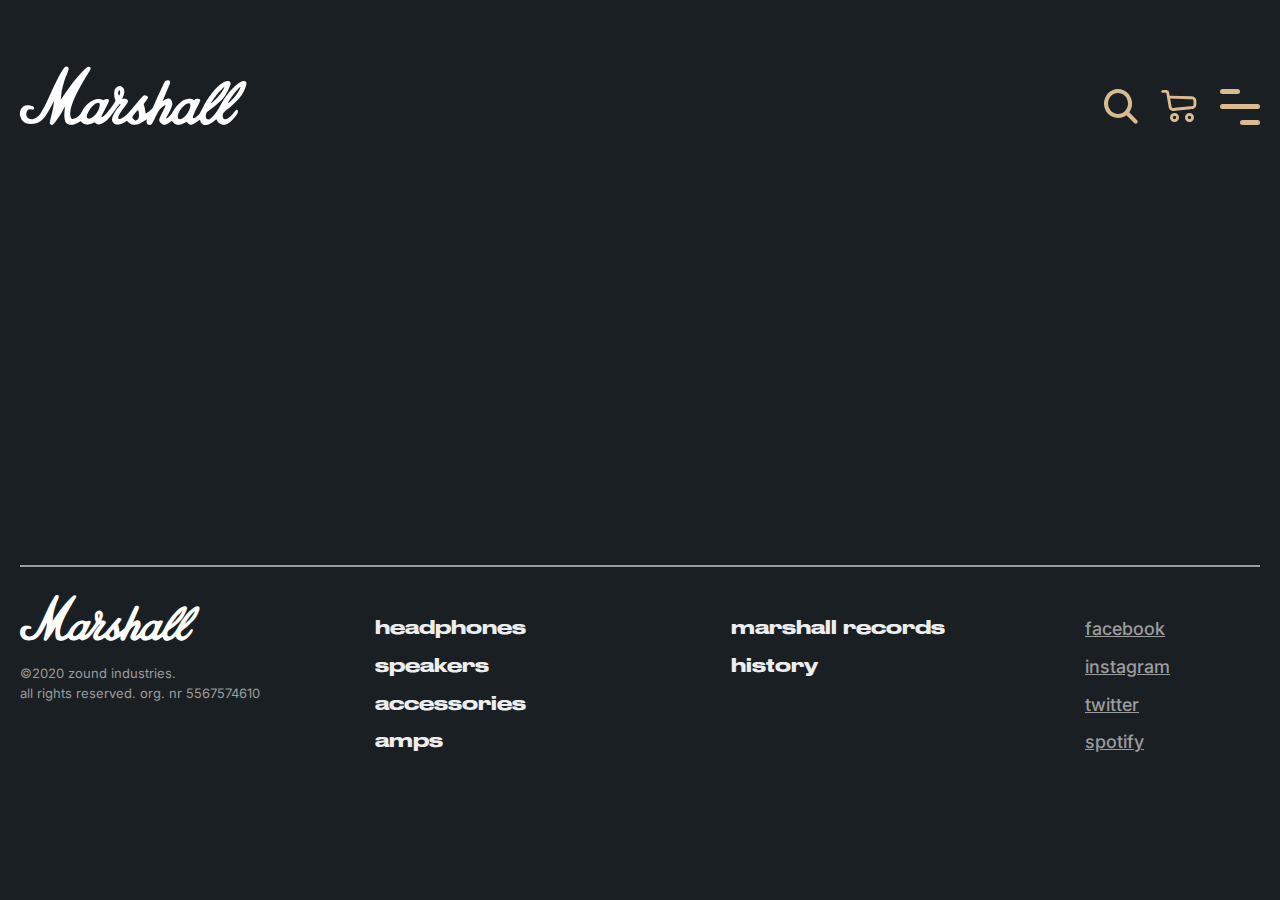
==== speakers.html @ 28ebb51b "video apple" ====
<!DOCTYPE html>
<html lang="en">

<head>
	<meta charset="UTF-8">
	<meta name="format-detection" content="telephone=no">
	<link rel="stylesheet" href="css/style.css">
	<link rel="shortcut icon" href="img/favicon/favicon.ico">
	<meta name="viewport" content="width=device-width, initial-scale=1.0">
	<title>Marshall</title>
</head>

<body>
	<div class="wrapper">
		<header class="header">
			<div class="header__wrapper lock-padding">
				<div class="header__container _container">
					<div class="header__body">
						<a href="index.html" class="header__logo header__logo_link _icon-logo"></a>
						<nav class="header__menu menu">
							<div class="menu__body">
								<div class="menu__content">
									<ul class="menu__list">
										<li class="menu__item menu__item_opacity">
											<a href="" class="menu__link">headphones</a>
										</li>
										<li class="menu__item menu__item_opacity menu__item_active">
											<a href="" class="menu__link">speakers</a>
										</li>
										<li class="menu__item menu__item_opacity">
											<a href="" class="menu__link">accessories</a>
										</li>
										<li class="menu__item menu__item_opacity">
											<a href="" class="menu__link">amps</a>
										</li>
										<li class="menu__item menu__item_opacity">
											<a href="" class="menu__link">marshall records</a>
										</li>
										<li class="menu__item menu__item_opacity">
											<a href="" class="menu__link">history</a>
										</li>
									</ul>
									<div class="menu__social social-menu">
										<a href="" class="social-menu__facebook _icon-facebook"></a>
										<a href="" class="social-menu__instagram _icon-insta"></a>
										<a href="" class="social-menu__twitter _icon-twitter"></a>
										<a href="" class="social-menu__spotify _icon-spotify"></a>
									</div>
								</div>
							</div>
						</nav>
						<div class="header__actions actions-header">
							<div class="actions-header__search search">
								<button type="button" class="search__btn _icon-search"></button>
							</div>
							<div class="actions-header__cart cart-header">
								<a href="" class="cart-header__icon _icon-cart"></a>
								<div class="cart-header__body">
									<div class="cart-header__content">
										<div class="cart-header__container">
											<div class="cart-header__header">
												<h2 class="cart-header__title _title">Basket</h2>
												<div class="cart-header__close">
													<span></span>
													<span></span>
												</div>
											</div>
											<ul class="cart-header__list cart-list">
												<li data-price="499.99" class="cart-list__item">
													<div class="cart-list__body">
														<a href="" class="cart-list__title">ACTON MULTI-ROOM</a>
														<div class="cart-list__footer">
															<form action="#" class="cart-list__form form-cart-list">
																<span class="form-cart-list__amount-less"></span>
																<input type="text" name="amount" value="1"
																	class="form-cart-list__amount-input">
																<span class="form-cart-list__amount-more"></span>
															</form>
															<div class="cart-list__price">
																<p>$<span>499.99</span></p>
															</div>
														</div>
													</div>
													<a href="" class="cart-list__image _ibg">
														<img src="img/cart/1.png" alt="">
													</a>
												</li>
												<li data-price="309.00" class="cart-list__item">
													<div class="cart-list__body">
														<a href="" class="cart-list__title">KILBURN II</a>
														<div class="cart-list__footer">
															<form action="#" class="cart-list__form form-cart-list">
																<span class="form-cart-list__amount-less"></span>
																<input type="text" name="amount" value="1"
																	class="form-cart-list__amount-input">
																<span class="form-cart-list__amount-more"></span>
															</form>
															<div class="cart-list__price">
																<p>$<span>309.00</span></p>
															</div>
														</div>
													</div>
													<a href="" class="cart-list__image _ibg">
														<img src="img/cart/2.png" alt="">
													</a>
												</li>
												<li data-price="499.99" class="cart-list__item">
													<div class="cart-list__body">
														<a href="" class="cart-list__title">ACTON MULTI-ROOM</a>
														<div class="cart-list__footer">
															<form action="#" class="cart-list__form form-cart-list">
																<span class="form-cart-list__amount-less"></span>
																<input type="text" name="amount" value="1"
																	class="form-cart-list__amount-input">
																<span class="form-cart-list__amount-more"></span>
															</form>
															<div class="cart-list__price">
																<p>$<span>499.99</span></p>
															</div>
														</div>
													</div>
													<a href="" class="cart-list__image _ibg">
														<img src="img/cart/1.png" alt="">
													</a>
												</li>
												<li data-price="309.00" class="cart-list__item">
													<div class="cart-list__body">
														<a href="" class="cart-list__title">KILBURN II</a>
														<div class="cart-list__footer">
															<form action="#" class="cart-list__form form-cart-list">
																<span class="form-cart-list__amount-less"></span>
																<input type="text" name="amount" value="1"
																	class="form-cart-list__amount-input">
																<span class="form-cart-list__amount-more"></span>
															</form>
															<div class="cart-list__price">
																<p>$<span>309.00</span></p>
															</div>
														</div>
													</div>
													<a href="" class="cart-list__image _ibg">
														<img src="img/cart/2.png" alt="">
													</a>
												</li>
											</ul>
											<div class="cart-header__total">
												<p>Total:</p>
												<span>$&nbsp;<span class="cart-header__price">808.99</span></span>
											</div>
											<a href="" class="cart-header__button">checkout</a>
										</div>
									</div>
								</div>
							</div>
						</div>
						<div class="icon-menu">
							<span></span>
							<span></span>
							<span></span>
						</div>
					</div>
				</div>
			</div>
		</header>
		<main class="page">
		</main>
		<footer class="footer">
			<div class="footer__container _container">
				<div class="footer__body">
					<div class="footer__info">
						<div class="footer__logo _icon-logo"></div>
						<div class="footer__text">©2020 zound industries. <br>
							all rights reserved. org. nr 5567574610</div>
					</div>
					<nav class="footer__menu menu-footer">
						<ul class="menu-footer__list">
							<li class="menu-footer__item">
								<a href="" class="menu-footer__link">headphones</a>
							</li>
							<li class="menu-footer__item">
								<a href="" class="menu-footer__link">speakers</a>
							</li>
							<li class="menu-footer__item">
								<a href="" class="menu-footer__link">accessories</a>
							</li>
							<li class="menu-footer__item">
								<a href="" class="menu-footer__link">amps</a>
							</li>
						</ul>
						<ul class="menu-footer__list">
							<li class="menu-footer__item">
								<a href="" class="menu-footer__link">marshall records</a>
							</li>
							<li class="menu-footer__item">
								<a href="" class="menu-footer__link">history</a>
							</li>
						</ul>

					</nav>
					<div class="footer__social social-footer">
						<a href="" class="social-footer__facebook _icon-facebook">
							<p>facebook</p>
						</a>
						<a href="" class="social-footer__instagram _icon-insta">
							<p>instagram</p>
						</a>
						<a href="" class="social-footer__twitter _icon-twitter">
							<p>twitter</p>
						</a>
						<a href="" class="social-footer__spotify _icon-spotify">
							<p>spotify</p>
						</a>
					</div>
				</div>
			</div>
		</footer>
	</div>
	<!-- спойлер -->
	<!-- <div class="questions__question question">
		<h3 class="question__title">Вопрос один</h3>
		<div class="question__icon icon-question">
			<span></span>
			<span></span>
		</div>
		<p class="question__text"></p>
	</div>
	<div class="questions__question question">
		<h3 class="question__title">Вопрос два</h3>
		<div class="question__icon icon-question">
			<span></span>
			<span></span>
		</div>
		<p class="question__text"></p>
	</div> -->
	<script src="js/script.js"></script>
</body>

</html>
---- css/style.css ----
@import url(https://fonts.googleapis.com/css?family=Inter:regular,500&display=swap);
@import url(https://fonts.googleapis.com/css?family=Montserrat:500,600,700,800,900&display=swap);
@use "sass:math";
@font-face {
  font-family: "Druk-Text-Wide-Cyr";
  font-display: swap;
  src: url("../fonts/Druk-Wide-Heavy.woff") format("woff"), url("../fonts/Druk-Wide-Heavy.ttf") format("ttf"), url("../fonts/Druk-Wide-Heavy.eot") format("embedded-opentype");
  font-weight: 900;
  font-style: normal;
}

@font-face {
  font-family: "Druk-Text-Wide-Cyr";
  font-display: swap;
  src: url("../fonts/Druk-Wide-Super.woff") format("woff"), url("../fonts/Druk-Wide-Super.ttf") format("ttf"), url("../fonts/Druk-Wide-Super.eot") format("embedded-opentype");
  font-weight: 999;
  font-style: normal;
}

@font-face {
  font-family: "Druk-Text-Wide-Cyr";
  font-display: swap;
  src: url("../fonts/Druk-Wide-Medium.woff") format("woff"), url("../fonts/Druk-Wide-Medium.ttf") format("ttf"), url("../fonts/Druk-Wide-Medium.eot") format("embedded-opentype");
  font-weight: 500;
  font-style: normal;
}

@font-face {
  font-family: "icons";
  font-display: block;
  src: url("../fonts/icons.svg") format("svg"), url("../fonts/icons.woff") format("woff"), url("../fonts/icons.eot") format("embedded-opentype"), url("../fonts/icons.ttf") format("truetype");
  font-weight: 400;
  font-style: normal;
}

[class^="_icon-"]:before,
[class*=" _icon-"]:before {
  font-family: "icons";
  font-style: normal;
  font-weight: normal;
  font-variant: normal;
  text-transform: none;
  line-height: 1;
  -webkit-font-smoothing: antialiased;
  -moz-osx-font-smoothing: grayscale;
}

[class^="_icon-"]:before,
[class*=" _icon-"]:before {
  display: block;
}

._icon-logo:before {
  content: "\e909";
}

._icon-close:before {
  content: "\e902";
}

._icon-facebook:before {
  content: "\e903";
}

._icon-insta:before {
  content: "\e904";
}

._icon-spotify:before {
  content: "\e906";
}

._icon-Subtract:before {
  content: "\e907";
}

._icon-twitter:before {
  content: "\e908";
}

._icon-arrow-down:before {
  content: "\e900";
}

._icon-cart:before {
  content: "\e905";
}

._icon-search:before {
  content: "\e90a";
}

@-webkit-keyframes animPlay {
  0% {
    width: 35px;
    height: 35px;
    opacity: 1;
  }
  67% {
    width: 100px;
    height: 100px;
    opacity: 0.6;
  }
  93% {
    width: 140px;
    height: 140px;
    opacity: 0.3;
  }
  100% {
    width: 150px;
    height: 150px;
    opacity: 0;
  }
}

@keyframes animPlay {
  0% {
    width: 35px;
    height: 35px;
    opacity: 1;
  }
  67% {
    width: 100px;
    height: 100px;
    opacity: 0.6;
  }
  93% {
    width: 140px;
    height: 140px;
    opacity: 0.3;
  }
  100% {
    width: 150px;
    height: 150px;
    opacity: 0;
  }
}

@-webkit-keyframes animPlayMd3 {
  0% {
    width: 35px;
    height: 35px;
    opacity: 1;
  }
  67% {
    width: 75px;
    height: 75px;
    opacity: 0.6;
  }
  93% {
    width: 105px;
    height: 105px;
    opacity: 0.3;
  }
  100% {
    width: 110px;
    height: 110px;
    opacity: 0;
  }
}

@keyframes animPlayMd3 {
  0% {
    width: 35px;
    height: 35px;
    opacity: 1;
  }
  67% {
    width: 75px;
    height: 75px;
    opacity: 0.6;
  }
  93% {
    width: 105px;
    height: 105px;
    opacity: 0.3;
  }
  100% {
    width: 110px;
    height: 110px;
    opacity: 0;
  }
}

@-webkit-keyframes animArrow {
  0% {
    bottom: 0;
  }
  100% {
    bottom: -webkit-calc(100% - 18px);
    bottom: calc(100% - 18px);
  }
}

@keyframes animArrow {
  0% {
    bottom: 0;
  }
  100% {
    bottom: -webkit-calc(100% - 18px);
    bottom: calc(100% - 18px);
  }
}

* {
  padding: 0px;
  margin: 0px;
  border: 0px;
}

*,
*:before,
*:after {
  -webkit-box-sizing: border-box;
  box-sizing: border-box;
}

:focus,
:active {
  outline: none;
}

aside,
nav,
footer,
header,
section {
  display: block;
}

html,
body {
  height: 100%;
  min-width: 320px;
}

body {
  line-height: 1;
  font-family: "Druk-Text-Wide-Cyr";
  -ms-text-size-adjust: 100%;
  -moz-text-size-adjust: 100%;
  -webkit-text-size-adjust: 100%;
}

input,
button,
textarea {
  font-family: "Druk-Text-Wide-Cyr";
  font-size: inherit;
}

input::-ms-clear {
  display: none;
}

button {
  cursor: pointer;
  background-color: inherit;
}

button::-moz-focus-inner {
  padding: 0;
  border: 0;
}

a,
a:visited {
  text-decoration: none;
}

a:hover {
  text-decoration: none;
}

ul li {
  list-style: none;
}

img {
  vertical-align: top;
}

h1,
h2,
h3,
h4,
h5,
h6 {
  font-weight: inherit;
  font-size: inherit;
}

/*
&::-webkit-scrollbar {
	display: none;
}
*/
body {
  font-size: 1rem;
  background-color: #1a1f24;
  color: #1a1f24;
}

body._lock {
  overflow: hidden;
}

.wrapper {
  width: 100%;
  min-height: 100vh;
  overflow: hidden;
  display: -webkit-box;
  display: -webkit-flex;
  display: -ms-flexbox;
  display: flex;
  -webkit-box-orient: vertical;
  -webkit-box-direction: normal;
  -webkit-flex-direction: column;
      -ms-flex-direction: column;
          flex-direction: column;
}

._container {
  max-width: 1440px;
  margin: 0 auto;
  padding: 0 20px;
}

.swiper-pagination-bullet {
  cursor: pointer;
  height: 5px;
  background-color: #dabb90;
  width: 40.61px;
  opacity: 0.5;
  -webkit-border-radius: 0;
          border-radius: 0;
  -webkit-transition: all 0.3s ease 0s;
  -o-transition: all 0.3s ease 0s;
  transition: all 0.3s ease 0s;
}

.swiper-pagination-bullet-active {
  width: 81.21px;
  opacity: 1;
}

@media (max-width: 61.99875em) {
  .swiper-pagination-bullet {
    width: 45px;
  }
  .swiper-pagination-bullet-active {
    width: 90px;
  }
}

.swiper-pagination {
  max-width: 1440px;
  padding: 0 20px;
  text-align: left;
  margin-left: -5px;
  margin-bottom: 95px;
  bottom: 0;
}

@media (max-width: 61.99875em) {
  .swiper-pagination {
    margin-bottom: 45px;
    width: 100%;
    max-width: 790px;
    margin-left: -6px;
    text-align: center;
  }
}

.swiper-horizontal > .swiper-pagination-bullets,
.swiper-pagination-bullets.swiper-pagination-horizontal,
.swiper-pagination-custom,
.swiper-pagination-fraction {
  bottom: 0px;
  left: 50%;
  -webkit-transform: translateX(-50%);
      -ms-transform: translateX(-50%);
          transform: translateX(-50%);
}

.swiper-horizontal > .swiper-pagination-bullets .swiper-pagination-bullet,
.swiper-pagination-horizontal.swiper-pagination-bullets .swiper-pagination-bullet {
  margin: 0 var(--swiper-pagination-bullet-horizontal-gap, 5px);
}

@media (max-width: 61.99875em) {
  .swiper-horizontal > .swiper-pagination-bullets .swiper-pagination-bullet,
  .swiper-pagination-horizontal.swiper-pagination-bullets .swiper-pagination-bullet {
    margin: 0 var(--swiper-pagination-bullet-horizontal-gap, 6px);
  }
}

._title {
  font-size: 3.5rem;
  line-height: 126.78571%;
  color: #dabb90;
  font-family: "Montserrat";
  font-weight: 900;
  letter-spacing: 0.04em;
}

@media (min-width: 47.99875em) {
  ._title {
    font-weight: 999;
    font-family: inherit;
    letter-spacing: normal;
  }
}

@media (max-width: 75em) {
  ._title {
    font-size: 3.125rem;
  }
}

@media (max-width: 29.99875em) {
  ._title {
    font-size: 2rem;
  }
}

._ibg {
  background-repeat: no-repeat;
  -webkit-background-size: cover;
          background-size: cover;
  background-position: center;
}

._ibg img {
  display: none;
}

.icon-question {
  display: block;
  -webkit-border-radius: 50%;
          border-radius: 50%;
  position: absolute;
  top: 50%;
  -webkit-transform: translate(0, -50%);
      -ms-transform: translate(0, -50%);
          transform: translate(0, -50%);
  right: 32px;
  width: 3rem;
  height: 3rem;
  z-index: 5;
  background: white;
}

.icon-question::before {
  content: "";
  -webkit-transition: all 0.5s ease 0s;
  -o-transition: all 0.5s ease 0s;
  transition: all 0.5s ease 0s;
  position: absolute;
  top: 50%;
  left: 25%;
  width: 1.5rem;
  height: 0.125rem;
  background-color: #000;
  -webkit-border-radius: 70px;
          border-radius: 70px;
  -webkit-transform: translate(-50%, -50%);
      -ms-transform: translate(-50%, -50%);
          transform: translate(-50%, -50%);
  -webkit-transform: rotate(0);
      -ms-transform: rotate(0);
          transform: rotate(0);
}

.icon-question::after {
  content: "";
  -webkit-transition: all 0.5s ease 0s;
  -o-transition: all 0.5s ease 0s;
  transition: all 0.5s ease 0s;
  position: absolute;
  top: 50%;
  left: 25%;
  width: 1.5rem;
  height: 0.125rem;
  background-color: #000;
  -webkit-border-radius: 70px;
          border-radius: 70px;
  -webkit-transform: translate(-50%, -50%);
      -ms-transform: translate(-50%, -50%);
          transform: translate(-50%, -50%);
  -webkit-transform: rotate(90deg);
      -ms-transform: rotate(90deg);
          transform: rotate(90deg);
}

.icon-question._active::after {
  -webkit-transform: rotate(45deg);
      -ms-transform: rotate(45deg);
          transform: rotate(45deg);
}

.icon-question._active::before {
  -webkit-transform: rotate(-45deg);
      -ms-transform: rotate(-45deg);
          transform: rotate(-45deg);
}

@media (max-width: 34.375em) {
  .icon-question {
    width: 2rem;
    height: 2rem;
  }
  .icon-question::before, .icon-question::after {
    width: 1rem;
  }
}

.header {
  position: absolute;
  width: 100%;
  top: 0;
  left: 0;
  min-height: 40px;
}

@media (max-width: 47.99875em) {
  .header {
    min-height: 5px;
  }
}

.header._scroll .header__wrapper {
  background: rgba(26, 31, 36, 0.99);
}

.header._scroll .header__container {
  padding-top: 0;
  padding-bottom: 20px;
}

.header._scroll .header__body {
  min-height: 80px;
}

@media (max-width: 1440px) {
  .header._scroll .header__body {
    min-height: -webkit-calc(50px + 30 * ((100vw - 320px) / 1120));
    min-height: calc(50px + 30 * ((100vw - 320px) / 1120));
  }
}

@media (max-width: 53.125em) {
  .header._scroll .cart-header__close {
    margin-top: -23px;
  }
}

@media (max-width: 53.125em) and (max-width: 47.99875em) {
  .header._scroll .cart-header__close {
    margin-top: -15px;
  }
}

@media (max-width: 53.125em) and (max-width: 29.99875em) {
  .header._scroll .cart-header__close {
    margin-top: -4px;
  }
}

@media (max-width: 53.125em) and (max-width: 25.8125em) {
  .header._scroll .cart-header__close {
    margin-top: -7px;
  }
}

.header__wrapper {
  -webkit-transition: background 0.3s ease 0s;
  -o-transition: background 0.3s ease 0s;
  transition: background 0.3s ease 0s;
  position: fixed;
  width: 100%;
  top: 0;
  left: 0;
  z-index: 50;
}

.header__container {
  padding-top: 70px;
  padding-bottom: 70px;
  -webkit-transition: all 0.3s ease 0s;
  -o-transition: all 0.3s ease 0s;
  transition: all 0.3s ease 0s;
}

@media (max-width: 1440px) {
  .header__container {
    padding-top: -webkit-calc(31.762px + 38.238 * ((100vw - 320px) / 1120));
    padding-top: calc(31.762px + 38.238 * ((100vw - 320px) / 1120));
  }
}

@media (max-width: 1440px) {
  .header__container {
    padding-bottom: -webkit-calc(31.762px + 38.238 * ((100vw - 320px) / 1120));
    padding-bottom: calc(31.762px + 38.238 * ((100vw - 320px) / 1120));
  }
}

.header__body {
  display: -webkit-box;
  display: -webkit-flex;
  display: -ms-flexbox;
  display: flex;
  -webkit-box-align: end;
  -webkit-align-items: flex-end;
      -ms-flex-align: end;
          align-items: flex-end;
  min-height: 60px;
  -webkit-transition: all 0.3s ease 0s;
  -o-transition: all 0.3s ease 0s;
  transition: all 0.3s ease 0s;
}

@media (max-width: 47.99875em) {
  .header__body {
    min-height: 50px;
  }
}

@media (max-width: 29.99875em) {
  .header__body {
    min-height: 32px;
  }
}

.header__body._active .header__logo {
  -webkit-transition: all 0.3s ease 0.1s;
  -o-transition: all 0.3s ease 0.1s;
  transition: all 0.3s ease 0.1s;
}

@media (max-width: 53.125em) {
  .header__body._active .header__logo {
    color: #1a1f24;
  }
}

.header__body._active .cart-header__icon {
  color: #1a1f24;
}

.header__body._active .search__btn {
  color: #1a1f24;
}

.header__logo {
  -webkit-box-flex: 0;
  -webkit-flex: 0 0 235px;
      -ms-flex: 0 0 235px;
          flex: 0 0 235px;
  color: #fff;
  font-size: 3.625rem;
  padding-right: 20px;
  position: relative;
  z-index: 5;
  -webkit-transition: all 0.3s ease 0s;
  -o-transition: all 0.3s ease 0s;
  transition: all 0.3s ease 0s;
}

.header__logo_link {
  display: block;
  cursor: pointer;
}

@media (any-hover: hover) {
  .header__logo_link:hover {
    color: #dabb90;
  }
}

@media (max-width: 53.125em) {
  .header__logo {
    z-index: 10;
  }
}

@media (max-width: 85.625em) {
  .header__logo {
    -webkit-box-flex: 1;
    -webkit-flex: 1 1 auto;
        -ms-flex: 1 1 auto;
            flex: 1 1 auto;
  }
}

@media (max-width: 47.99875em) {
  .header__logo {
    font-size: 3rem;
  }
}

@media (max-width: 29.99875em) {
  .header__logo {
    font-size: 2.125rem;
  }
}

.header__logo._active {
  -webkit-transition: all 0.3s ease 0.1s;
  -o-transition: all 0.3s ease 0.1s;
  transition: all 0.3s ease 0.1s;
}

@media (max-width: 53.125em) {
  .header__logo._active {
    color: #1a1f24;
  }
}

.header__menu {
  -webkit-box-flex: 1;
  -webkit-flex: 1 1 auto;
      -ms-flex: 1 1 auto;
          flex: 1 1 auto;
}

.header__actions {
  position: relative;
  z-index: 5;
}

@media (max-width: 85.625em) {
  .menu__body {
    position: fixed;
    width: 100%;
    height: 100%;
    overflow: auto;
    top: 0;
    right: -100%;
    -webkit-transition: all 0.3s ease 0s;
    -o-transition: all 0.3s ease 0s;
    transition: all 0.3s ease 0s;
  }
}

@media (max-width: 85.625em) and (min-width: 53.125em) {
  .menu__body::before {
    content: "";
    background-color: rgba(26, 31, 36, 0.5);
    position: fixed;
    top: 0;
    left: 0;
    width: 100%;
    height: 100%;
    opacity: 0;
    visibility: hidden;
    -webkit-transition: all 0.3s ease 0s;
    -o-transition: all 0.3s ease 0s;
    transition: all 0.3s ease 0s;
  }
}

@media (max-width: 85.625em) {
  .menu__body._active {
    right: 0;
  }
  .menu__body._active::before {
    opacity: 1;
    visibility: visible;
  }
  .menu__body._active .menu__content::before {
    right: 0;
  }
}

@media (max-width: 85.625em) {
  .menu__content {
    position: absolute;
    width: 50%;
    min-height: 100%;
    right: 0;
    background-color: #dabb90;
    -webkit-transition: left 0.3s ease 0s;
    -o-transition: left 0.3s ease 0s;
    transition: left 0.3s ease 0s;
    padding: 0 15px 50px 15px;
    padding-top: 250px;
  }
}

@media (max-width: 85.625em) and (max-width: 53.125em) {
  .menu__content {
    width: 100%;
  }
}

@media (max-width: 85.625em) and (max-width: 1440px) {
  .menu__content {
    padding-top: -webkit-calc(164px + 86 * ((100vw - 320px) / 1120));
    padding-top: calc(164px + 86 * ((100vw - 320px) / 1120));
  }
}

@media (max-width: 85.625em) {
  .menu__content::before {
    content: "";
    position: fixed;
    width: 50%;
    height: 200px;
    top: 0;
    right: -100%;
    -webkit-transition: right 0.3s ease 0s;
    -o-transition: right 0.3s ease 0s;
    transition: right 0.3s ease 0s;
    background: -webkit-gradient(linear, left top, left bottom, from(#dabb90), color-stop(77%, #dabb90), to(rgba(218, 187, 144, 0.104546)));
    background: -webkit-linear-gradient(top, #dabb90 0%, #dabb90 77%, rgba(218, 187, 144, 0.104546) 100%);
    background: -o-linear-gradient(top, #dabb90 0%, #dabb90 77%, rgba(218, 187, 144, 0.104546) 100%);
    background: linear-gradient(180deg, #dabb90 0%, #dabb90 77%, rgba(218, 187, 144, 0.104546) 100%);
    z-index: 2;
  }
}

@media (max-width: 85.625em) and (max-width: 53.125em) {
  .menu__content::before {
    width: 100%;
  }
}

@media (max-width: 85.625em) and (max-width: 1440px) {
  .menu__content::before {
    height: -webkit-calc(104px + 96 * ((100vw - 320px) / 1120));
    height: calc(104px + 96 * ((100vw - 320px) / 1120));
  }
}

@media (min-width: 85.625em) {
  .menu__list {
    -webkit-box-pack: end;
    -webkit-justify-content: flex-end;
        -ms-flex-pack: end;
            justify-content: flex-end;
    -webkit-flex-wrap: wrap;
        -ms-flex-wrap: wrap;
            flex-wrap: wrap;
    -webkit-box-align: center;
    -webkit-align-items: center;
        -ms-flex-align: center;
            align-items: center;
    display: -webkit-box;
    display: -webkit-flex;
    display: -ms-flexbox;
    display: flex;
  }
}

@media (max-width: 85.625em) {
  .menu__list {
    margin-bottom: 100px;
  }
}

.menu__item {
  -webkit-transition: opacity 0.3s ease 0s;
  -o-transition: opacity 0.3s ease 0s;
  transition: opacity 0.3s ease 0s;
}

@media (min-width: 85.625em) {
  .menu__item {
    opacity: 0.5;
  }
  .menu__item:not(:last-child) {
    padding-right: 12.5px;
  }
  .menu__item:not(:first-child) {
    padding-left: 12.5px;
  }
}

@media (max-width: 85.625em) {
  .menu__item {
    padding: 20px 0;
    position: relative;
    text-align: center;
  }
  .menu__item:not(:last-child)::before {
    content: "";
    position: absolute;
    bottom: 0;
    left: 0;
    width: 100%;
    height: 1px;
    background-color: #1a1f24;
  }
}

.menu__item_active, .menu__item_no {
  opacity: 1;
}

.menu__link {
  color: #ededed;
  font-weight: 500;
  font-size: 1.125rem;
  line-height: 127.77778%;
}

@media (max-width: 85.625em) {
  .menu__link {
    color: #1a1f24;
    -webkit-transition: all 0.3s ease 0s;
    -o-transition: all 0.3s ease 0s;
    transition: all 0.3s ease 0s;
  }
}

.menu__social {
  display: none;
}

@media (max-width: 85.625em) {
  .social-menu {
    display: -webkit-box;
    display: -webkit-flex;
    display: -ms-flexbox;
    display: flex;
    -webkit-box-pack: center;
    -webkit-justify-content: center;
        -ms-flex-pack: center;
            justify-content: center;
    -webkit-box-align: center;
    -webkit-align-items: center;
        -ms-flex-align: center;
            align-items: center;
  }
  .social-menu > :not(:last-child) {
    margin-right: 35px;
  }
  .social-menu > * {
    font-size: 2.125rem;
    color: inherit;
  }
}

.actions-header {
  padding-left: 42px;
  display: -webkit-box;
  display: -webkit-flex;
  display: -ms-flexbox;
  display: flex;
  -webkit-box-align: center;
  -webkit-align-items: center;
      -ms-flex-align: center;
          align-items: center;
}

@media (max-width: 1440px) {
  .actions-header {
    padding-left: -webkit-calc(0px + 42 * ((100vw - 320px) / 1120));
    padding-left: calc(0px + 42 * ((100vw - 320px) / 1120));
  }
}

.actions-header > *:not(:last-child) {
  margin-right: 20px;
}

@media (max-width: 1440px) {
  .actions-header > *:not(:last-child) {
    margin-right: -webkit-calc(30px + -10 * ((100vw - 320px) / 1120));
    margin-right: calc(30px + -10 * ((100vw - 320px) / 1120));
  }
}

@media (max-width: 25.8125em) {
  .actions-header > *:not(:last-child) {
    margin-right: 15px;
  }
}

@media (max-width: 53.125em) {
  .actions-header__search {
    z-index: 10;
  }
}

.search__btn {
  font-size: 1.5rem;
  color: #dabb90;
  -webkit-transition: color 0.3s ease 0s;
  -o-transition: color 0.3s ease 0s;
  transition: color 0.3s ease 0s;
}

@media (max-width: 85.625em) {
  .search__btn {
    font-size: 2.25rem;
  }
}

@media (max-width: 47.99875em) {
  .search__btn {
    font-size: 1.875rem;
  }
}

@media (max-width: 29.99875em) {
  .search__btn {
    font-size: 1.25rem;
  }
}

@media (max-width: 25.8125em) {
  .search__btn {
    font-size: 1.5rem;
  }
}

@media (any-hover: hover) {
  .search__btn:hover {
    color: #ededed;
  }
}

@media (max-width: 53.125em) {
  .search__btn._active {
    color: #1a1f24;
  }
}

.cart-header._active .cart-header__body {
  right: 0;
}

.cart-header._active .cart-header__body::before {
  opacity: 1;
  visibility: visible;
}

.cart-header._active .cart-header__content::before {
  right: 0;
}

@media (max-width: 53.125em) {
  .cart-header._active .cart-header__close {
    opacity: 1;
    visibility: visible;
  }
}

.cart-header__icon {
  display: block;
  position: relative;
  font-size: 1.75rem;
  color: #dabb90;
  -webkit-transition: color 0.3s ease 0s;
  -o-transition: color 0.3s ease 0s;
  transition: color 0.3s ease 0s;
}

@media (max-width: 85.625em) {
  .cart-header__icon {
    font-size: 2.375rem;
  }
}

@media (max-width: 47.99875em) {
  .cart-header__icon {
    font-size: 2rem;
  }
}

@media (max-width: 29.99875em) {
  .cart-header__icon {
    font-size: 1.375rem;
  }
}

@media (max-width: 25.8125em) {
  .cart-header__icon {
    font-size: 1.625rem;
  }
}

@media (max-width: 53.125em) {
  .cart-header__icon {
    z-index: 10;
  }
}

@media (any-hover: hover) {
  .cart-header__icon:hover {
    color: #ededed;
  }
}

@media (max-width: 53.125em) {
  ._active .cart-header__icon {
    color: #1a1f24;
  }
}

.cart-header__body {
  position: fixed;
  width: 100%;
  height: 100%;
  overflow: auto;
  top: 0;
  right: -100%;
  -webkit-transition: all 0.3s ease 0s;
  -o-transition: all 0.3s ease 0s;
  transition: all 0.3s ease 0s;
}

@media (min-width: 53.125em) {
  .cart-header__body::before {
    content: "";
    background-color: rgba(26, 31, 36, 0.5);
    position: fixed;
    top: 0;
    left: 0;
    width: 100%;
    height: 100%;
    opacity: 0;
    visibility: hidden;
    -webkit-transition: all 0.3s ease 0s;
    -o-transition: all 0.3s ease 0s;
    transition: all 0.3s ease 0s;
  }
}

.cart-header__content {
  position: absolute;
  background: #dabb90;
  -webkit-transition: all 0.3s ease 0s;
  -o-transition: all 0.3s ease 0s;
  transition: all 0.3s ease 0s;
  top: 0;
  width: 50%;
  min-height: 100%;
  right: 0;
  padding-bottom: 50px;
  padding-left: 43px;
  padding-right: 43px;
  padding-top: 68px;
}

@media (max-width: 1440px) {
  .cart-header__content {
    padding-left: -webkit-calc(18.7px + 24.3 * ((100vw - 320px) / 1120));
    padding-left: calc(18.7px + 24.3 * ((100vw - 320px) / 1120));
  }
}

@media (max-width: 1440px) {
  .cart-header__content {
    padding-right: -webkit-calc(18.7px + 24.3 * ((100vw - 320px) / 1120));
    padding-right: calc(18.7px + 24.3 * ((100vw - 320px) / 1120));
  }
}

@media (max-width: 1440px) {
  .cart-header__content {
    padding-top: -webkit-calc(18.7px + 49.3 * ((100vw - 320px) / 1120));
    padding-top: calc(18.7px + 49.3 * ((100vw - 320px) / 1120));
  }
}

@media (max-width: 53.125em) {
  .cart-header__content {
    min-width: 100%;
    padding-top: 220px;
  }
}

@media (max-width: 53.125em) and (max-width: 1440px) {
  .cart-header__content {
    padding-top: -webkit-calc(93px + 127 * ((100vw - 320px) / 1120));
    padding-top: calc(93px + 127 * ((100vw - 320px) / 1120));
  }
}

@media (max-width: 53.125em) {
  .cart-header__content::before {
    content: "";
    position: fixed;
    width: 100%;
    height: 220px;
    top: 0;
    right: -100%;
    -webkit-transition: right 0.3s ease 0s;
    -o-transition: right 0.3s ease 0s;
    transition: right 0.3s ease 0s;
    background: -webkit-gradient(linear, left top, left bottom, from(#dabb90), color-stop(77%, #dabb90), to(rgba(218, 187, 144, 0.104546)));
    background: -webkit-linear-gradient(top, #dabb90 0%, #dabb90 77%, rgba(218, 187, 144, 0.104546) 100%);
    background: -o-linear-gradient(top, #dabb90 0%, #dabb90 77%, rgba(218, 187, 144, 0.104546) 100%);
    background: linear-gradient(180deg, #dabb90 0%, #dabb90 77%, rgba(218, 187, 144, 0.104546) 100%);
    z-index: 2;
  }
}

@media (max-width: 53.125em) and (max-width: 1440px) {
  .cart-header__content::before {
    height: -webkit-calc(93px + 127 * ((100vw - 320px) / 1120));
    height: calc(93px + 127 * ((100vw - 320px) / 1120));
  }
}

.cart-header__container {
  max-width: 720px;
  display: -webkit-box;
  display: -webkit-flex;
  display: -ms-flexbox;
  display: flex;
  -webkit-box-orient: vertical;
  -webkit-box-direction: normal;
  -webkit-flex-direction: column;
      -ms-flex-direction: column;
          flex-direction: column;
}

@media (max-width: 53.125em) {
  .cart-header__container {
    min-width: 100%;
  }
}

.cart-header__header {
  display: -webkit-box;
  display: -webkit-flex;
  display: -ms-flexbox;
  display: flex;
  -webkit-box-align: center;
  -webkit-align-items: center;
      -ms-flex-align: center;
          align-items: center;
  -webkit-box-pack: justify;
  -webkit-justify-content: space-between;
      -ms-flex-pack: justify;
          justify-content: space-between;
}

@media (min-width: 47.99875em) {
  .cart-header__header:not(:last-child) {
    margin-bottom: 40px;
  }
}

.cart-header__title {
  color: #1a1f24;
  line-height: 100%;
  padding-right: 20px;
}

@media (max-width: 47.99875em) {
  .cart-header__title {
    text-transform: uppercase;
  }
}

.cart-header__close {
  position: relative;
  width: 25px;
  height: 25px;
  cursor: pointer;
}

@media (max-width: 53.125em) {
  .cart-header__close {
    height: 38px;
    width: 38px;
    position: fixed;
    right: 20px;
    opacity: 0;
    visibility: hidden;
    margin-top: 21px;
    -webkit-transition: all 0.3s ease 0s;
    -o-transition: all 0.3s ease 0s;
    transition: all 0.3s ease 0s;
    top: 70px;
    z-index: 50;
  }
}

@media (max-width: 53.125em) and (max-width: 47.99875em) {
  .cart-header__close {
    margin-top: 19px;
  }
}

@media (max-width: 53.125em) and (max-width: 29.99875em) {
  .cart-header__close {
    margin-top: 13px;
  }
}

@media (max-width: 53.125em) and (max-width: 25.8125em) {
  .cart-header__close {
    margin-top: 9px;
  }
}

@media (max-width: 53.125em) and (max-width: 1440px) {
  .cart-header__close {
    top: -webkit-calc(31.762px + 38.238 * ((100vw - 320px) / 1120));
    top: calc(31.762px + 38.238 * ((100vw - 320px) / 1120));
  }
}

@media (max-width: 47.99875em) {
  .cart-header__close {
    height: 32px;
    width: 32px;
  }
}

@media (max-width: 29.99875em) {
  .cart-header__close {
    height: 22px;
    width: 22px;
  }
}

@media (max-width: 25.8125em) {
  .cart-header__close {
    height: 26px;
    width: 26px;
  }
}

.cart-header__close span {
  left: 0px;
  position: absolute;
  width: 100%;
  height: 0.25rem;
  background-color: #000;
  -webkit-border-radius: 70px;
          border-radius: 70px;
}

@media (max-width: 29.99875em) {
  .cart-header__close span {
    height: 0.1875rem;
  }
}

.cart-header__close span:first-child {
  -webkit-transform: rotate(-45deg);
      -ms-transform: rotate(-45deg);
          transform: rotate(-45deg);
  top: -webkit-calc(50% - 0.125rem);
  top: calc(50% - 0.125rem);
}

@media (max-width: 29.99875em) {
  .cart-header__close span:first-child {
    top: -webkit-calc(50% - 0.09375rem);
    top: calc(50% - 0.09375rem);
  }
}

.cart-header__close span:last-child {
  -webkit-transform: rotate(45deg);
      -ms-transform: rotate(45deg);
          transform: rotate(45deg);
  bottom: -webkit-calc(50% - 0.125rem);
  bottom: calc(50% - 0.125rem);
}

@media (max-width: 29.99875em) {
  .cart-header__close span:last-child {
    bottom: -webkit-calc(50% - 0.09375rem);
    bottom: calc(50% - 0.09375rem);
  }
}

.cart-header__total {
  font-weight: 500;
  font-size: 1.5rem;
  line-height: 125%;
  color: #1a1f24;
  display: -webkit-box;
  display: -webkit-flex;
  display: -ms-flexbox;
  display: flex;
  -webkit-box-align: center;
  -webkit-align-items: center;
      -ms-flex-align: center;
          align-items: center;
  -webkit-flex-wrap: wrap;
      -ms-flex-wrap: wrap;
          flex-wrap: wrap;
}

.cart-header__total p {
  margin-right: 20px;
}

@media (max-width: 1440px) {
  .cart-header__total p {
    margin-right: -webkit-calc(10px + 10 * ((100vw - 320px) / 1120));
    margin-right: calc(10px + 10 * ((100vw - 320px) / 1120));
  }
}

.cart-header__total span {
  font-weight: 999;
  font-size: 2rem;
  line-height: 128.125%;
  color: #1a1f24;
}

.cart-header__total:not(:last-child) {
  margin-bottom: 93px;
}

@media (max-width: 1440px) {
  .cart-header__total:not(:last-child) {
    margin-bottom: -webkit-calc(40.61px + 52.39 * ((100vw - 320px) / 1120));
    margin-bottom: calc(40.61px + 52.39 * ((100vw - 320px) / 1120));
  }
}

@media (max-width: 47.99875em) {
  .cart-header__total {
    font-family: "Montserrat";
    font-weight: 700;
    font-size: 1.625rem;
    line-height: 100%;
  }
  .cart-header__total span {
    font-family: "Montserrat";
    font-weight: 900;
    font-size: 2rem;
    line-height: 100%;
    letter-spacing: 0.04em;
    text-transform: uppercase;
  }
}

.cart-header__button {
  display: -webkit-box;
  display: -webkit-flex;
  display: -ms-flexbox;
  display: flex;
  -webkit-box-pack: center;
  -webkit-justify-content: center;
      -ms-flex-pack: center;
          justify-content: center;
  -webkit-box-align: center;
  -webkit-align-items: center;
      -ms-flex-align: center;
          align-items: center;
  background: #1a1f24;
  border: 2px solid #1a1f24;
  -webkit-border-radius: 3px;
          border-radius: 3px;
  font-weight: 500;
  font-size: 1.25rem;
  line-height: 100%;
  text-transform: lowercase;
  color: #ededed;
  min-height: 58px;
  -webkit-transition: all 0.3s ease 0s;
  -o-transition: all 0.3s ease 0s;
  transition: all 0.3s ease 0s;
}

@media (any-hover: hover) {
  .cart-header__button:hover {
    -webkit-box-shadow: inset 0px 10px 20px 2px rgba(218, 187, 144, 0.6);
            box-shadow: inset 0px 10px 20px 2px rgba(218, 187, 144, 0.6);
  }
}

@media (max-width: 47.99875em) {
  .cart-header__button {
    font-family: "Montserrat";
    font-weight: 900;
    font-size: 1.25rem;
    line-height: 100%;
    letter-spacing: 0.03em;
    text-transform: uppercase;
  }
}

.cart-header__price {
  margin-left: 8px;
}

@media (max-width: 1440px) {
  .cart-header__price {
    margin-left: -webkit-calc(0px + 8 * ((100vw - 320px) / 1120));
    margin-left: calc(0px + 8 * ((100vw - 320px) / 1120));
  }
}

.cart-list__item {
  padding-top: 50px;
  padding-bottom: 50px;
  position: relative;
  display: -webkit-box;
  display: -webkit-flex;
  display: -ms-flexbox;
  display: flex;
  -webkit-box-align: center;
  -webkit-align-items: center;
      -ms-flex-align: center;
          align-items: center;
  -webkit-box-pack: justify;
  -webkit-justify-content: space-between;
      -ms-flex-pack: justify;
          justify-content: space-between;
}

@media (max-width: 1440px) {
  .cart-list__item {
    padding-top: -webkit-calc(39.1px + 10.9 * ((100vw - 320px) / 1120));
    padding-top: calc(39.1px + 10.9 * ((100vw - 320px) / 1120));
  }
}

@media (max-width: 1440px) {
  .cart-list__item {
    padding-bottom: -webkit-calc(39.1px + 10.9 * ((100vw - 320px) / 1120));
    padding-bottom: calc(39.1px + 10.9 * ((100vw - 320px) / 1120));
  }
}

.cart-list__item:not(:last-child)::before {
  content: "";
  position: absolute;
  bottom: 0;
  left: 0;
  width: 100%;
  background-color: #1a1f24;
  height: 2px;
}

@media (max-width: 96.875em) and (min-width: 53.125em), (max-width: 47.99875em) {
  .cart-list__item {
    -webkit-box-orient: vertical;
    -webkit-box-direction: normal;
    -webkit-flex-direction: column;
        -ms-flex-direction: column;
            flex-direction: column;
    -webkit-box-align: start;
    -webkit-align-items: start;
        -ms-flex-align: start;
            align-items: start;
  }
}

@media (max-width: 96.875em) and (min-width: 53.125em), (max-width: 47.99875em) {
  .cart-list__body {
    -webkit-box-ordinal-group: 3;
    -webkit-order: 2;
        -ms-flex-order: 2;
            order: 2;
  }
}

.cart-list__title {
  display: inline-block;
  font-weight: 999;
  font-size: 1.5rem;
  line-height: 125%;
  color: #1a1f24;
  max-width: 270px;
}

.cart-list__title:not(:last-child) {
  margin-bottom: 35px;
}

@media (max-width: 1440px) {
  .cart-list__title:not(:last-child) {
    margin-bottom: -webkit-calc(13.2px + 21.8 * ((100vw - 320px) / 1120));
    margin-bottom: calc(13.2px + 21.8 * ((100vw - 320px) / 1120));
  }
}

@media (max-width: 47.99875em) {
  .cart-list__title {
    max-width: 250px;
    font-family: "Montserrat";
    font-weight: 900;
    letter-spacing: 0.04em;
    font-size: 2rem;
  }
}

.cart-list__footer {
  display: -webkit-box;
  display: -webkit-flex;
  display: -ms-flexbox;
  display: flex;
  -webkit-box-align: center;
  -webkit-align-items: center;
      -ms-flex-align: center;
          align-items: center;
  -webkit-flex-wrap: wrap;
      -ms-flex-wrap: wrap;
          flex-wrap: wrap;
}

@media (max-width: 25.8125em) {
  .cart-list__footer {
    -webkit-box-orient: vertical;
    -webkit-box-direction: normal;
    -webkit-flex-direction: column;
        -ms-flex-direction: column;
            flex-direction: column;
    -webkit-box-align: start;
    -webkit-align-items: flex-start;
        -ms-flex-align: start;
            align-items: flex-start;
  }
}

.cart-list__form:not(:last-child) {
  margin-right: 25px;
}

@media (max-width: 25.8125em) {
  .cart-list__form {
    margin-right: 0;
    margin-bottom: 10px;
  }
}

.cart-list__price {
  font-weight: 999;
  line-height: 127.27273%;
  font-size: 1.375rem;
  color: #1a1f24;
  min-height: 45px;
  display: -webkit-box;
  display: -webkit-flex;
  display: -ms-flexbox;
  display: flex;
  -webkit-box-pack: center;
  -webkit-justify-content: center;
      -ms-flex-pack: center;
          justify-content: center;
  -webkit-box-align: center;
  -webkit-align-items: center;
      -ms-flex-align: center;
          align-items: center;
}

@media (max-width: 47.99875em) {
  .cart-list__price {
    font-family: "Montserrat";
    font-weight: 900;
    font-size: 2rem;
    line-height: 115%;
    letter-spacing: 0.04em;
    text-transform: uppercase;
  }
}

.cart-list__image {
  display: inline-block;
  height: 168px;
  width: 271px;
  display: -webkit-box;
  display: -webkit-flex;
  display: -ms-flexbox;
  display: flex;
  -webkit-box-pack: center;
  -webkit-justify-content: center;
      -ms-flex-pack: center;
          justify-content: center;
  -webkit-box-align: center;
  -webkit-align-items: center;
      -ms-flex-align: center;
          align-items: center;
  margin-left: 20px;
  -webkit-background-size: contain;
          background-size: contain;
}

@media (max-width: 96.875em) and (min-width: 53.125em), (max-width: 47.99875em) {
  .cart-list__image {
    margin-left: 0;
    -webkit-box-ordinal-group: 2;
    -webkit-order: 1;
        -ms-flex-order: 1;
            order: 1;
    margin-bottom: 15px;
    -webkit-align-self: center;
        -ms-flex-item-align: center;
                -ms-grid-row-align: center;
            align-self: center;
  }
}

.form-cart-list {
  position: relative;
  display: inline-block;
  border: 2px solid #1a1f24;
  -webkit-box-sizing: border-box;
          box-sizing: border-box;
  -webkit-border-radius: 3px;
          border-radius: 3px;
}

.form-cart-list span {
  cursor: pointer;
  height: 100%;
  width: 53px;
  position: absolute;
  top: 0;
  -webkit-transition: all 0.2s linear 0s;
  -o-transition: all 0.2s linear 0s;
  transition: all 0.2s linear 0s;
}

.form-cart-list span::before {
  content: "";
  width: 13px;
  height: 4px;
  background: #1a1f24;
  position: absolute;
  top: 50%;
  left: 50%;
  -webkit-transform: translate(-50%, -50%);
      -ms-transform: translate(-50%, -50%);
          transform: translate(-50%, -50%);
  -webkit-transition: all 0.2s linear 0s;
  -o-transition: all 0.2s linear 0s;
  transition: all 0.2s linear 0s;
}

@media (any-hover: hover) {
  .form-cart-list span:hover {
    background-color: rgba(0, 0, 0, 0.1);
  }
}

.form-cart-list__amount-less {
  left: 0;
}

.form-cart-list__amount-more {
  right: 0;
}

.form-cart-list__amount-more::after {
  content: "";
  width: 13px;
  height: 4px;
  background: #1a1f24;
  position: absolute;
  top: 50%;
  -webkit-transition: all 0.2s linear 0s;
  -o-transition: all 0.2s linear 0s;
  transition: all 0.2s linear 0s;
  left: 50%;
  -webkit-transform: translate(-50%, -50%) rotate(90deg);
      -ms-transform: translate(-50%, -50%) rotate(90deg);
          transform: translate(-50%, -50%) rotate(90deg);
}

.form-cart-list__amount-input {
  -webkit-appearance: none;
     -moz-appearance: none;
          appearance: none;
  width: 159px;
  padding: 0 15px;
  height: 2.8125rem;
  background-color: #dabb90;
  font-family: inherit;
  text-align: center;
  font-weight: 500;
  font-size: 1.25rem;
  line-height: 100%;
  color: #1a1f24;
}

@media (max-width: 47.99875em) {
  .form-cart-list__amount-input {
    font-family: "Montserrat";
    font-weight: 700;
    font-size: 1.625rem;
    line-height: 115%;
    letter-spacing: 0.04em;
    text-transform: uppercase;
  }
}

.icon-menu {
  display: none;
}

@media (max-width: 85.625em) {
  .icon-menu {
    display: block;
    margin-left: 20px;
    width: 2.5rem;
    height: 2.25rem;
    cursor: pointer;
    position: relative;
  }
}

@media (max-width: 85.625em) and (max-width: 1440px) {
  .icon-menu {
    margin-left: -webkit-calc(30px + -10 * ((100vw - 320px) / 1120));
    margin-left: calc(30px + -10 * ((100vw - 320px) / 1120));
  }
}

@media (max-width: 85.625em) and (max-width: 25.8125em) {
  .icon-menu {
    margin-left: 15px;
  }
}

@media (max-width: 85.625em) and (max-width: 47.99875em) {
  .icon-menu {
    width: 2.1875rem;
    height: 1.875rem;
  }
}

@media (max-width: 85.625em) and (max-width: 29.99875em) {
  .icon-menu {
    width: 30px;
    height: 24px;
  }
}

@media (max-width: 85.625em) and (max-width: 29.99875em) and (max-width: 1440px) {
  .icon-menu {
    width: -webkit-calc(22px + 8 * ((100vw - 320px) / 1120));
    width: calc(22px + 8 * ((100vw - 320px) / 1120));
  }
}

@media (max-width: 85.625em) and (max-width: 29.99875em) and (max-width: 1440px) {
  .icon-menu {
    height: -webkit-calc(16px + 8 * ((100vw - 320px) / 1120));
    height: calc(16px + 8 * ((100vw - 320px) / 1120));
  }
}

@media (max-width: 85.625em) and (max-width: 25.8125em) {
  .icon-menu {
    width: 1.875rem;
    height: 1.5625rem;
  }
}

@media (max-width: 85.625em) and (any-hover: hover) {
  .icon-menu:hover span {
    background-color: #ededed;
  }
}

@media (max-width: 85.625em) {
  .icon-menu span {
    -webkit-transition: all 0.3s ease 0s;
    -o-transition: all 0.3s ease 0s;
    transition: all 0.3s ease 0s;
    top: -webkit-calc(50% - 0.15625rem);
    top: calc(50% - 0.15625rem);
    left: 0px;
    position: absolute;
    width: 100%;
    height: 0.3125rem;
    background-color: #dabb90;
    -webkit-border-radius: 70px;
            border-radius: 70px;
  }
}

@media (max-width: 85.625em) and (max-width: 29.99875em) {
  .icon-menu span {
    height: 0.1875rem;
    top: -webkit-calc(50% - 0.09375rem);
    top: calc(50% - 0.09375rem);
  }
}

@media (max-width: 85.625em) and (max-width: 25.8125em) {
  .icon-menu span {
    height: 0.25rem;
    top: -webkit-calc(50% - 0.125rem);
    top: calc(50% - 0.125rem);
  }
}

@media (max-width: 85.625em) {
  .icon-menu span:first-child {
    top: 0px;
    width: 50%;
  }
  .icon-menu span:last-child {
    top: auto;
    bottom: 0px;
    right: 0;
    left: auto;
    width: 50%;
  }
  .icon-menu._active span {
    width: 100%;
    -webkit-transform: scale(0);
        -ms-transform: scale(0);
            transform: scale(0);
    background-color: #1a1f24;
  }
  .icon-menu._active span:first-child {
    -webkit-transform: rotate(-45deg);
        -ms-transform: rotate(-45deg);
            transform: rotate(-45deg);
    top: -webkit-calc(50% - 0.15625rem);
    top: calc(50% - 0.15625rem);
  }
}

@media (max-width: 85.625em) and (max-width: 29.99875em) {
  .icon-menu._active span:first-child {
    top: -webkit-calc(50% - 0.09375rem);
    top: calc(50% - 0.09375rem);
  }
}

@media (max-width: 85.625em) and (max-width: 25.8125em) {
  .icon-menu._active span:first-child {
    top: -webkit-calc(50% - 0.125rem);
    top: calc(50% - 0.125rem);
  }
}

@media (max-width: 85.625em) {
  .icon-menu._active span:last-child {
    -webkit-transform: rotate(45deg);
        -ms-transform: rotate(45deg);
            transform: rotate(45deg);
    bottom: -webkit-calc(50% - 0.15625rem);
    bottom: calc(50% - 0.15625rem);
  }
}

@media (max-width: 85.625em) and (max-width: 29.99875em) {
  .icon-menu._active span:last-child {
    bottom: -webkit-calc(50% - 0.09375rem);
    bottom: calc(50% - 0.09375rem);
  }
}

@media (max-width: 85.625em) and (max-width: 25.8125em) {
  .icon-menu._active span:last-child {
    bottom: -webkit-calc(50% - 0.125rem);
    bottom: calc(50% - 0.125rem);
  }
}

.footer__container {
  padding-bottom: 161px;
}

@media (max-width: 1440px) {
  .footer__container {
    padding-bottom: -webkit-calc(62.8px + 98.2 * ((100vw - 320px) / 1120));
    padding-bottom: calc(62.8px + 98.2 * ((100vw - 320px) / 1120));
  }
}

@media (max-width: 68.75em) {
  .footer__container {
    padding-bottom: 71px;
  }
}

.footer__body {
  padding-top: 30px;
  position: relative;
  min-height: 188px;
  display: -webkit-box;
  display: -webkit-flex;
  display: -ms-flexbox;
  display: flex;
  -webkit-box-align: end;
  -webkit-align-items: flex-end;
      -ms-flex-align: end;
          align-items: flex-end;
}

.footer__body::after {
  content: "";
  width: 100%;
  height: 2px;
  background-color: #9c9c9c;
  position: absolute;
  top: 0;
  left: 0;
}

@media (max-width: 68.75em) {
  .footer__body {
    -webkit-box-orient: vertical;
    -webkit-box-direction: normal;
    -webkit-flex-direction: column;
        -ms-flex-direction: column;
            flex-direction: column;
    -webkit-box-align: center;
    -webkit-align-items: center;
        -ms-flex-align: center;
            align-items: center;
  }
}

@media (min-width: 68.75em) {
  .footer__info {
    -webkit-box-flex: 0;
    -webkit-flex: 0 0 255px;
        -ms-flex: 0 0 255px;
            flex: 0 0 255px;
    -webkit-align-self: start;
        -ms-flex-item-align: start;
                -ms-grid-row-align: start;
            align-self: start;
  }
}

@media (max-width: 68.75em) {
  .footer__info:not(:last-child) {
    margin-bottom: 30px;
  }
}

.footer__logo {
  color: #fff;
  font-size: 2.875rem;
}

@media (min-width: 68.75em) {
  .footer__logo:not(:last-child) {
    margin-bottom: 23px;
  }
}

.footer__text {
  font-family: "Inter";
  font-weight: 400;
  font-size: 0.8125rem;
  line-height: 150%;
  color: #9c9c9c;
}

@media (max-width: 68.75em) {
  .footer__text {
    display: none;
  }
}

@media (min-width: 68.75em) {
  .footer__menu {
    -webkit-box-flex: 0;
    -webkit-flex: 0 1 810px;
        -ms-flex: 0 1 810px;
            flex: 0 1 810px;
    padding-right: 147px;
    padding-left: 100px;
  }
}

@media (min-width: 68.75em) and (max-width: 1440px) {
  .footer__menu {
    padding-right: -webkit-calc(100px + 47 * ((100vw - 320px) / 1120));
    padding-right: calc(100px + 47 * ((100vw - 320px) / 1120));
  }
}

@media (min-width: 68.75em) and (max-width: 1440px) {
  .footer__menu {
    padding-left: -webkit-calc(100px + 0 * ((100vw - 320px) / 1120));
    padding-left: calc(100px + 0 * ((100vw - 320px) / 1120));
  }
}

@media (max-width: 68.75em) {
  .footer__menu:not(:last-child) {
    margin-bottom: 35px;
  }
}

@media (min-width: 68.75em) {
  .footer__social {
    -webkit-box-flex: 0;
    -webkit-flex: 0 0 86px;
        -ms-flex: 0 0 86px;
            flex: 0 0 86px;
  }
}

.menu-footer {
  display: -webkit-box;
  display: -webkit-flex;
  display: -ms-flexbox;
  display: flex;
  -webkit-box-pack: justify;
  -webkit-justify-content: space-between;
      -ms-flex-pack: justify;
          justify-content: space-between;
}

@media (max-width: 68.75em) {
  .menu-footer {
    -webkit-box-orient: vertical;
    -webkit-box-direction: normal;
    -webkit-flex-direction: column;
        -ms-flex-direction: column;
            flex-direction: column;
  }
}

@media (min-width: 68.75em) {
  .menu-footer__list:not(:last-child) {
    margin-right: 50px;
  }
}

@media (max-width: 68.75em) {
  .menu-footer__list {
    text-align: center;
  }
  .menu-footer__list:not(:last-child) {
    margin-bottom: 16px;
  }
}

@media (any-hover: hover) {
  .menu-footer__item:hover a {
    color: #dabb90;
  }
}

.menu-footer__item:not(:last-child) {
  margin-bottom: 14.8px;
}

@media (max-width: 68.75em) {
  .menu-footer__item:not(:last-child) {
    margin-bottom: 16px;
  }
}

.menu-footer__link {
  -webkit-transition: all 0.3s ease 0s;
  -o-transition: all 0.3s ease 0s;
  transition: all 0.3s ease 0s;
  font-weight: 500;
  font-size: 1.125rem;
  line-height: 127.77778%;
  color: #ededed;
}

@media (max-width: 68.75em) {
  .menu-footer__link {
    font-family: "Montserrat";
    line-height: 122.72727%;
    font-size: 1.375rem;
    letter-spacing: 0.01em;
  }
}

.social-footer {
  display: -webkit-box;
  display: -webkit-flex;
  display: -ms-flexbox;
  display: flex;
}

@media (min-width: 68.75em) {
  .social-footer {
    -webkit-box-orient: vertical;
    -webkit-box-direction: normal;
    -webkit-flex-direction: column;
        -ms-flex-direction: column;
            flex-direction: column;
  }
  .social-footer a:not(:last-child) {
    margin-bottom: 15.6px;
  }
  .social-footer a::before {
    display: none;
  }
  .social-footer p {
    display: block;
    font-family: "Inter";
    font-weight: 500;
    font-size: 1.125rem;
    line-height: 122.22222%;
    -webkit-text-decoration-line: underline;
            text-decoration-line: underline;
    -webkit-transition: all 0.3s ease 0s;
    -o-transition: all 0.3s ease 0s;
    transition: all 0.3s ease 0s;
    color: #9c9c9c;
  }
}

@media (min-width: 68.75em) and (any-hover: hover) {
  .social-footer p:hover {
    color: #ededed;
  }
}

@media (max-width: 68.75em) {
  .social-footer {
    -webkit-box-pack: center;
    -webkit-justify-content: center;
        -ms-flex-pack: center;
            justify-content: center;
    width: 100%;
  }
  .social-footer p {
    display: none;
  }
  .social-footer a:not(:last-child) {
    margin-right: 35px;
  }
  .social-footer a::before {
    font-size: 2rem;
    color: #fff;
  }
}

.main-page__slider {
  min-height: 100vh;
  position: relative;
}

.main-page__slide {
  min-height: 100vh;
  position: relative;
}

.main-page__bcg {
  position: absolute;
  width: 100%;
  min-height: 100%;
  background-position: top;
}

.main-page__bcg::after {
  content: "";
  width: 100%;
  height: 100%;
  position: absolute;
  background: rgba(26, 31, 36, 0.9);
}

@supports ((-webkit-backdrop-filter: blur(10px)) or (backdrop-filter: blur(10px))) {
  .main-page__bcg::after {
    -webkit-backdrop-filter: blur(10px);
            backdrop-filter: blur(10px);
  }
}

@media (max-width: 61.99875em) {
  .main-page__bcg {
    display: none;
  }
}

.main-page__container {
  padding-top: 236px;
  padding-bottom: 31px;
  position: relative;
  min-height: 100vh;
  display: -webkit-box;
  display: -webkit-flex;
  display: -ms-flexbox;
  display: flex;
  -webkit-box-orient: vertical;
  -webkit-box-direction: normal;
  -webkit-flex-direction: column;
      -ms-flex-direction: column;
          flex-direction: column;
  -webkit-box-pack: center;
  -webkit-justify-content: center;
      -ms-flex-pack: center;
          justify-content: center;
}

@media (max-width: 1440px) {
  .main-page__container {
    padding-top: -webkit-calc(95.2px + 140.8 * ((100vw - 320px) / 1120));
    padding-top: calc(95.2px + 140.8 * ((100vw - 320px) / 1120));
  }
}

@media (max-width: 61.99875em) {
  .main-page__container {
    padding-bottom: 75px;
  }
}

@media (min-width: 47.99875em) {
  .main-page__title {
    max-width: 65%;
  }
}

.main-page__title:not(:last-child) {
  margin-bottom: 50px;
}

@media (max-width: 1440px) {
  .main-page__title:not(:last-child) {
    margin-bottom: -webkit-calc(17.3px + 32.7 * ((100vw - 320px) / 1120));
    margin-bottom: calc(17.3px + 32.7 * ((100vw - 320px) / 1120));
  }
}

@media (max-width: 47.99875em) {
  .main-page__title {
    font-family: inherit;
    font-weight: 999;
    font-size: 2.5rem;
  }
}

@media (max-width: 29.99875em) {
  .main-page__title {
    font-size: 1.5rem;
    line-height: 125%;
  }
}

.main-page__body {
  position: relative;
}

@media (min-width: 61.99875em) {
  .main-page__body {
    margin-bottom: 88px;
    display: -webkit-box;
    display: -webkit-flex;
    display: -ms-flexbox;
    display: flex;
  }
}

@media (min-width: 61.99875em) {
  .main-page__content {
    -webkit-box-flex: 0;
    -webkit-flex: 0 0 50%;
        -ms-flex: 0 0 50%;
            flex: 0 0 50%;
  }
}

.main-page__text {
  font-family: "Inter";
  font-weight: 400;
  font-size: 1.125rem;
  line-height: 150%;
  color: #9c9c9c;
  margin-bottom: 35px;
}

.main-page__text p:not(:last-child) {
  margin-bottom: 30px;
}

@media (max-width: 1440px) {
  .main-page__text p:not(:last-child) {
    margin-bottom: -webkit-calc(8.2px + 21.8 * ((100vw - 320px) / 1120));
    margin-bottom: calc(8.2px + 21.8 * ((100vw - 320px) / 1120));
  }
}

@media (min-width: 61.99875em) {
  .main-page__text {
    max-width: 556px;
    margin-right: 50px;
  }
}

@media (max-width: 47.99875em) {
  .main-page__text {
    font-size: 1rem;
    line-height: 130%;
  }
}

@media (max-width: 1440px) {
  .main-page__text {
    margin-bottom: -webkit-calc(29.6px + 5.4 * ((100vw - 320px) / 1120));
    margin-bottom: calc(29.6px + 5.4 * ((100vw - 320px) / 1120));
  }
}

.main-page__button {
  font-weight: 900;
  font-size: 1.25rem;
  line-height: 100%;
  color: #dabb90;
  display: -webkit-box;
  display: -webkit-flex;
  display: -ms-flexbox;
  display: flex;
  -webkit-box-pack: center;
  -webkit-justify-content: center;
      -ms-flex-pack: center;
          justify-content: center;
  -webkit-box-align: center;
  -webkit-align-items: center;
      -ms-flex-align: center;
          align-items: center;
  width: 100%;
  max-width: 750px;
  min-height: 58px;
  border: 2px solid #dabb90;
  -webkit-border-radius: 3px;
          border-radius: 3px;
  -webkit-transition: all 0.3s ease 0s;
  -o-transition: all 0.3s ease 0s;
  transition: all 0.3s ease 0s;
}

@media (min-width: 61.99875em) {
  .main-page__button {
    max-width: 335px;
  }
}

@media (max-width: 61.99875em) {
  .main-page__button {
    margin: 0 auto;
  }
}

@media (max-width: 1440px) {
  .main-page__button {
    min-height: -webkit-calc(44px + 14 * ((100vw - 320px) / 1120));
    min-height: calc(44px + 14 * ((100vw - 320px) / 1120));
  }
}

@media (any-hover: hover) {
  .main-page__button:hover {
    background-color: #dabb90;
    color: #1a1f24;
  }
}

@media (max-width: 47.99875em) {
  .main-page__button {
    font-family: "Montserrat";
    letter-spacing: 0.03em;
    text-transform: uppercase;
  }
}

.main-page__video {
  width: 100%;
  max-width: 750px;
  height: 520px;
  position: relative;
}

@media (min-width: 61.99875em) {
  .main-page__video {
    -webkit-align-self: center;
        -ms-flex-item-align: center;
                -ms-grid-row-align: center;
            align-self: center;
    margin-left: 10px;
  }
}

@media (max-width: 61.99875em) {
  .main-page__video {
    margin: 0 auto;
    margin-bottom: 25px;
  }
}

@media (max-width: 1440px) {
  .main-page__video {
    height: -webkit-calc(258px + 262 * ((100vw - 320px) / 1120));
    height: calc(258px + 262 * ((100vw - 320px) / 1120));
  }
}

.main-page__video iframe {
  width: 100%;
  height: 100%;
  -o-object-position: center;
     object-position: center;
  -o-object-fit: cover;
     object-fit: cover;
  position: absolute;
  top: 0;
  left: 0;
}

.main-page__play {
  position: relative;
  width: 140px;
  height: 140px;
  display: -webkit-box;
  display: -webkit-flex;
  display: -ms-flexbox;
  display: flex;
  -webkit-box-pack: center;
  -webkit-justify-content: center;
      -ms-flex-pack: center;
          justify-content: center;
  -webkit-box-align: center;
  -webkit-align-items: center;
      -ms-flex-align: center;
          align-items: center;
  position: absolute;
  top: 45.2%;
  left: 50%;
  -webkit-transform: translateX(-50%);
      -ms-transform: translateX(-50%);
          transform: translateX(-50%);
  cursor: pointer;
  -webkit-transition: all 0.3s ease 0s;
  -o-transition: all 0.3s ease 0s;
  transition: all 0.3s ease 0s;
}

@media (max-width: 61.99875em) {
  .main-page__play {
    top: auto;
    bottom: 94px;
  }
}

@media (max-width: 47.99875em) {
  .main-page__play {
    width: 105px;
    height: 105px;
  }
}

@media (max-width: 29.99875em) {
  .main-page__play {
    width: 62px;
    height: 62px;
  }
}

.main-page__play::after {
  content: "";
  width: 100px;
  height: 100px;
  -webkit-border-radius: 50%;
          border-radius: 50%;
  border: 1px solid #dabb90;
  -webkit-box-sizing: border-box;
          box-sizing: border-box;
  position: absolute;
  opacity: 0.6;
  z-index: 1;
  -webkit-transition: all 0.3s ease 0s;
  -o-transition: all 0.3s ease 0s;
  transition: all 0.3s ease 0s;
}

@media (max-width: 47.99875em) {
  .main-page__play::after {
    width: 75px;
    height: 75px;
  }
}

@media (max-width: 29.99875em) {
  .main-page__play::after {
    width: 44px;
    height: 44px;
  }
}

.main-page__play::before {
  content: "";
  width: 140px;
  height: 140px;
  -webkit-border-radius: 50%;
          border-radius: 50%;
  border: 1px solid #dabb90;
  -webkit-box-sizing: border-box;
          box-sizing: border-box;
  position: absolute;
  opacity: 0.3;
  z-index: 1;
  -webkit-transition: all 0.3s ease 0s;
  -o-transition: all 0.3s ease 0s;
  transition: all 0.3s ease 0s;
}

@media (max-width: 47.99875em) {
  .main-page__play::before {
    width: 105px;
    height: 105px;
  }
}

@media (max-width: 29.99875em) {
  .main-page__play::before {
    width: 62px;
    height: 62px;
  }
}

@media (any-hover: hover) and (min-width: 47.99875em) {
  .main-page__play::after {
    width: 35px;
    height: 35px;
    -webkit-animation: animPlay 2s linear infinite 1s;
            animation: animPlay 2s linear infinite 1s;
  }
  .main-page__play::before {
    -webkit-animation: animPlay 2s linear infinite 0s;
            animation: animPlay 2s linear infinite 0s;
  }
}

@media (any-hover: hover) and (min-width: 29.99875em) and (max-width: 47.99875em) {
  .main-page__play::after {
    width: 20px;
    height: 20px;
    -webkit-animation: animPlayMd3 2s linear infinite 1s;
            animation: animPlayMd3 2s linear infinite 1s;
  }
  .main-page__play::before {
    -webkit-animation: animPlayMd3 2s linear infinite 0s;
            animation: animPlayMd3 2s linear infinite 0s;
  }
}

.main-page__icon-play {
  color: #dabb90;
  font-size: 3.75rem;
  background: #1a1f24;
  -webkit-border-radius: 50%;
          border-radius: 50%;
  overflow: hidden;
  position: relative;
  z-index: 2;
  -webkit-transition: all 0.3s ease 0s;
  -o-transition: all 0.3s ease 0s;
  transition: all 0.3s ease 0s;
}

@media (max-width: 47.99875em) {
  .main-page__icon-play {
    font-size: 2.8125rem;
  }
}

@media (max-width: 29.99875em) {
  .main-page__icon-play {
    font-size: 1.625rem;
  }
}

@media (any-hover: hover) {
  .main-page__icon-play:hover {
    color: #ededed;
  }
}

.main-page__arrow {
  position: absolute;
  bottom: 0;
  left: 50%;
  -webkit-transform: translateX(-50%);
      -ms-transform: translateX(-50%);
          transform: translateX(-50%);
  z-index: 10;
  cursor: pointer;
  width: 28px;
  margin: 0 auto;
  color: #dabb90;
  font-size: 1.125rem;
  height: 58px;
  margin-bottom: 31px;
}

@media (max-width: 61.99875em) {
  .main-page__arrow {
    height: 30px;
    margin-bottom: 5px;
  }
}

.main-page__arrow::before {
  position: absolute;
  bottom: 0;
  -webkit-transition: all 0.3s ease 0s;
  -o-transition: all 0.3s ease 0s;
  transition: all 0.3s ease 0s;
  -webkit-animation: animArrow 1s linear infinite alternate 1s;
          animation: animArrow 1s linear infinite alternate 1s;
}

.products-main__container {
  padding-top: 111px;
  padding-bottom: 86px;
}

@media (max-width: 1440px) {
  .products-main__container {
    padding-top: -webkit-calc(56.5px + 54.5 * ((100vw - 320px) / 1120));
    padding-top: calc(56.5px + 54.5 * ((100vw - 320px) / 1120));
  }
}

@media (max-width: 1440px) {
  .products-main__container {
    padding-bottom: -webkit-calc(56.5px + 29.5 * ((100vw - 320px) / 1120));
    padding-bottom: calc(56.5px + 29.5 * ((100vw - 320px) / 1120));
  }
}

.products-main__body {
  display: -ms-grid;
  display: grid;
  -ms-grid-columns: (minmax(335px, 1fr))[auto-fit];
      grid-template-columns: repeat(auto-fit, minmax(335px, 1fr));
  gap: 20px;
}

@media (max-width: 25.625em) {
  .products-main__body {
    -ms-grid-columns: (minmax(280px, 1fr))[auto-fit];
        grid-template-columns: repeat(auto-fit, minmax(280px, 1fr));
  }
}

.item-products-main {
  display: -webkit-box;
  display: -webkit-flex;
  display: -ms-flexbox;
  display: flex;
  -webkit-box-align: center;
  -webkit-align-items: center;
      -ms-flex-align: center;
          align-items: center;
  -webkit-box-orient: vertical;
  -webkit-box-direction: normal;
  -webkit-flex-direction: column;
      -ms-flex-direction: column;
          flex-direction: column;
  border: 2px solid #dabb90;
  -webkit-border-radius: 3px;
          border-radius: 3px;
  padding: 65px 40px 30px 40px;
  -webkit-transition: all 0.3s ease 0s;
  -o-transition: all 0.3s ease 0s;
  transition: all 0.3s ease 0s;
  min-height: 374px;
}

@media (max-width: 25.625em) {
  .item-products-main {
    padding-left: 10px;
    padding-right: 10px;
  }
}

@media (any-hover: hover) {
  .item-products-main:hover {
    background-color: #dabb90;
  }
  .item-products-main:hover .item-products-main__title {
    color: #1a1f24;
  }
}

.item-products-main__image {
  width: 253px;
  height: 185px;
  -webkit-background-size: contain;
          background-size: contain;
}

.item-products-main__image:not(:last-child) {
  margin-bottom: 44px;
}

.item-products-main__title {
  font-weight: 500;
  font-size: 1.125rem;
  line-height: 127.77778%;
  text-transform: uppercase;
  color: #ededed;
  -webkit-transition: all 0.3s ease 0s;
  -o-transition: all 0.3s ease 0s;
  transition: all 0.3s ease 0s;
}

.item-products-main__title:not(:last-child) {
  margin-bottom: 8px;
}

@media (any-hover: none) {
  .item-products-main__title:not(:last-child) {
    margin-bottom: 2px;
  }
}

@media (max-width: 47.99875em) {
  .item-products-main__title {
    font-family: "Montserrat";
    font-weight: 900;
    font-size: 1.5rem;
    line-height: 120.83333%;
    letter-spacing: 0.05em;
  }
}

.item-products-main__more {
  font-family: "Inter";
  font-weight: 400;
  font-size: 1rem;
  line-height: 118.75%;
  color: #1a1f24;
  -webkit-transition: all 0.3s ease 0s;
  -o-transition: all 0.3s ease 0s;
  transition: all 0.3s ease 0s;
}

@media (any-hover: hover) {
  .item-products-main__more {
    text-decoration: underline;
    -webkit-text-decoration-color: transparent;
            text-decoration-color: transparent;
  }
  .item-products-main__more:hover {
    -webkit-text-decoration-color: #1a1f24;
            text-decoration-color: #1a1f24;
  }
}

@media (max-width: 47.99875em) {
  .newsletter {
    margin-bottom: 61px;
  }
}

@media (min-width: 47.99875em) {
  .newsletter__container {
    padding-top: 94px;
    padding-bottom: 94px;
    position: relative;
  }
}

@media (min-width: 47.99875em) and (max-width: 1440px) {
  .newsletter__container {
    padding-top: -webkit-calc(0px + 94 * ((100vw - 320px) / 1120));
    padding-top: calc(0px + 94 * ((100vw - 320px) / 1120));
  }
}

@media (min-width: 47.99875em) and (max-width: 1440px) {
  .newsletter__container {
    padding-bottom: -webkit-calc(0px + 94 * ((100vw - 320px) / 1120));
    padding-bottom: calc(0px + 94 * ((100vw - 320px) / 1120));
  }
}

.newsletter__body {
  background: #dabb90;
  display: -webkit-box;
  display: -webkit-flex;
  display: -ms-flexbox;
  display: flex;
}

@media (max-width: 68.75em) {
  .newsletter__body {
    -webkit-box-pack: center;
    -webkit-justify-content: center;
        -ms-flex-pack: center;
            justify-content: center;
  }
}

@media (min-width: 68.75em) {
  .newsletter__content {
    -webkit-box-flex: 0;
    -webkit-flex: 0 0 50%;
        -ms-flex: 0 0 50%;
            flex: 0 0 50%;
    padding: 35px 0 54px 65px;
    position: relative;
    z-index: 2;
  }
}

@media (max-width: 68.75em) {
  .newsletter__content {
    padding: 30px 20px 35px 20px;
  }
}

.newsletter__title {
  font-weight: 999;
  font-size: 2rem;
  line-height: 130%;
  text-transform: uppercase;
}

.newsletter__title:not(:last-child) {
  margin-bottom: 10px;
}

@media (max-width: 68.75em) and (min-width: 47.99875em) {
  .newsletter__title {
    max-width: 70%;
  }
}

@media (max-width: 47.99875em) {
  .newsletter__title {
    font-family: "Montserrat";
    font-weight: 900;
    line-height: 115%;
    letter-spacing: 0.04em;
  }
}

@media (max-width: 25.625em) {
  .newsletter__title {
    font-size: 1.625rem;
  }
}

.newsletter__text {
  font-weight: 500;
  font-size: 1.125rem;
  line-height: 150%;
  text-transform: uppercase;
}

.newsletter__text:not(:last-child) {
  margin-bottom: 25px;
}

@media (max-width: 47.99875em) {
  .newsletter__text {
    font-family: "Montserrat";
    font-weight: 900;
    font-size: 1rem;
    line-height: 100%;
    letter-spacing: 0.03em;
  }
}

.newsletter__form:not(:last-child) {
  margin-bottom: 15px;
}

.newsletter__privacy {
  font-family: "Inter";
  font-weight: 400;
  font-size: 0.875rem;
  line-height: 100%;
  text-transform: lowercase;
}

.newsletter__privacy a {
  color: inherit;
  text-decoration: underline;
}

@media (any-hover: hover) {
  .newsletter__privacy a:hover {
    color: black;
    font-weight: 500;
  }
}

.newsletter__image {
  position: absolute;
  right: 20px;
  top: 0;
  height: 100%;
  width: 50%;
  -webkit-background-size: contain;
          background-size: contain;
  background-position: right;
  z-index: 1;
}

@media (max-width: 68.75em) {
  .newsletter__image {
    display: none;
  }
}

.form-newsletter {
  display: -webkit-box;
  display: -webkit-flex;
  display: -ms-flexbox;
  display: flex;
  -webkit-box-align: center;
  -webkit-align-items: center;
      -ms-flex-align: center;
          align-items: center;
}

@media (max-width: 47.99875em) {
  .form-newsletter {
    -webkit-box-orient: vertical;
    -webkit-box-direction: normal;
    -webkit-flex-direction: column;
        -ms-flex-direction: column;
            flex-direction: column;
    -webkit-box-align: start;
    -webkit-align-items: start;
        -ms-flex-align: start;
            align-items: start;
  }
}

.form-newsletter__mail {
  position: relative;
}

.form-newsletter__mail label {
  font-family: "Inter";
  font-weight: 500;
  font-size: 1.125rem;
  line-height: 100%;
  position: absolute;
  left: 20px;
  top: 50%;
  -webkit-transform: translateY(-50%);
      -ms-transform: translateY(-50%);
          transform: translateY(-50%);
  -webkit-transition: all 0.3s ease 0s;
  -o-transition: all 0.3s ease 0s;
  transition: all 0.3s ease 0s;
}

@media (max-width: 68.75em) {
  .form-newsletter__mail {
    -webkit-box-flex: 1;
    -webkit-flex: 1 1 auto;
        -ms-flex: 1 1 auto;
            flex: 1 1 auto;
  }
}

@media (max-width: 47.99875em) {
  .form-newsletter__mail {
    width: 100%;
  }
}

.form-newsletter__mail._active label {
  font-size: 0.75rem;
  top: 6px;
  -webkit-transform: none;
      -ms-transform: none;
          transform: none;
}

.form-newsletter__mail-input {
  -webkit-appearance: none;
     -moz-appearance: none;
          appearance: none;
  font-family: "Inter";
  font-weight: 500;
  font-size: 1.125rem;
  border: 2px solid #1a1f24;
  -webkit-border-radius: 3px;
          border-radius: 3px;
  min-height: 58px;
  background-color: #dabb90;
  padding: 10px 20px 0 20px;
  width: -webkit-calc(100% - 20px);
  width: calc(100% - 20px);
}

@media (min-width: 47.99875em) {
  .form-newsletter__mail-input:not(:last-child) {
    margin-right: 20px;
  }
}

@media (max-width: 47.99875em) {
  .form-newsletter__mail-input {
    width: 100%;
  }
}

@media (min-width: 47.99875em) {
  .form-newsletter__mail-input {
    min-width: 333px;
  }
}

.form-newsletter__button {
  display: -webkit-box;
  display: -webkit-flex;
  display: -ms-flexbox;
  display: flex;
  -webkit-box-pack: center;
  -webkit-justify-content: center;
      -ms-flex-pack: center;
          justify-content: center;
  -webkit-box-align: center;
  -webkit-align-items: center;
      -ms-flex-align: center;
          align-items: center;
  font-weight: 900;
  font-size: 1.25rem;
  line-height: 100%;
  color: #ededed;
  background: #1a1f24;
  border: 2px solid #1a1f24;
  -webkit-border-radius: 3px;
          border-radius: 3px;
  min-height: 58px;
  -webkit-transition: all 0.3s ease 0s;
  -o-transition: all 0.3s ease 0s;
  transition: all 0.3s ease 0s;
}

@media (min-width: 47.99875em) {
  .form-newsletter__button {
    min-width: 220px;
  }
}

@media (max-width: 47.99875em) {
  .form-newsletter__button {
    margin-top: 14px;
    width: 100%;
    font-family: "Montserrat";
    letter-spacing: 0.05em;
  }
}

@media (any-hover: hover) {
  .form-newsletter__button:hover {
    -webkit-box-shadow: inset 0px 10px 20px 2px rgba(218, 187, 144, 0.6);
            box-shadow: inset 0px 10px 20px 2px rgba(218, 187, 144, 0.6);
  }
}

.page {
  -webkit-box-flex: 1;
  -webkit-flex: 1 1 auto;
      -ms-flex: 1 1 auto;
          flex: 1 1 auto;
}
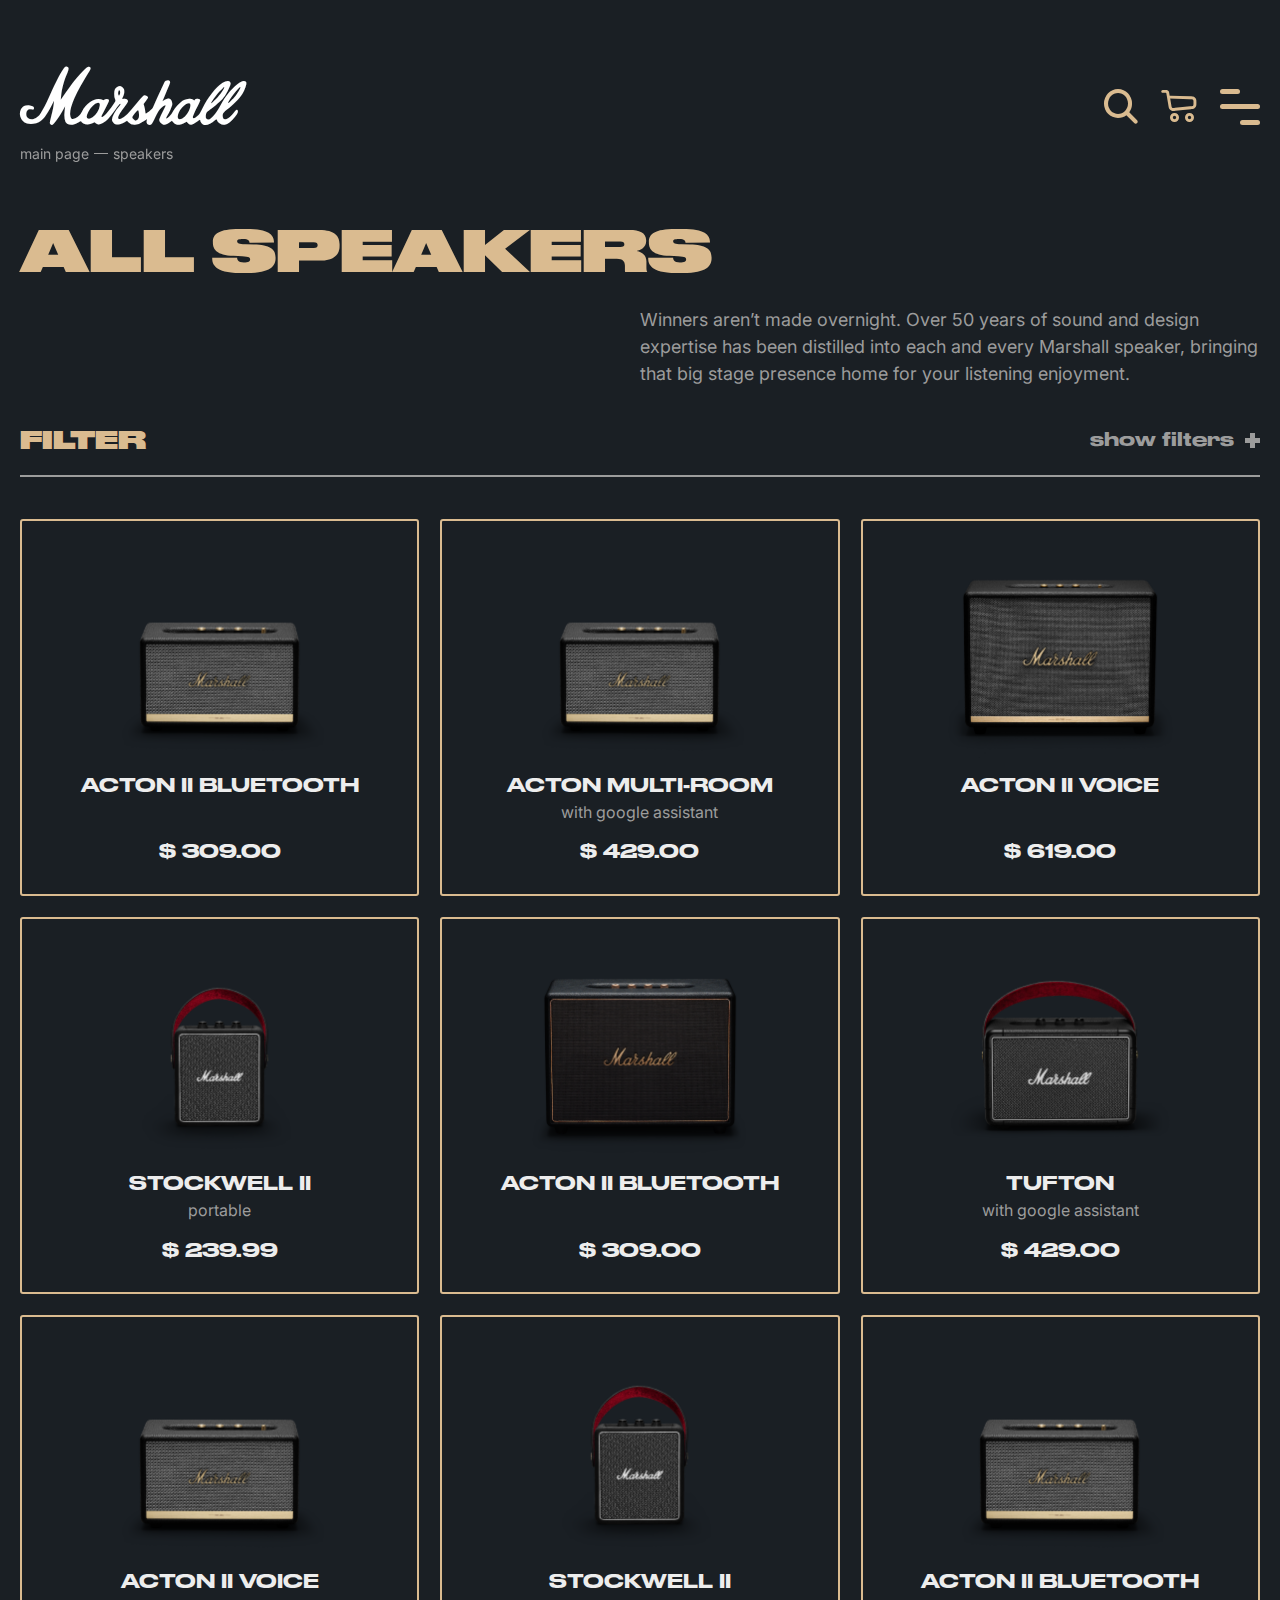
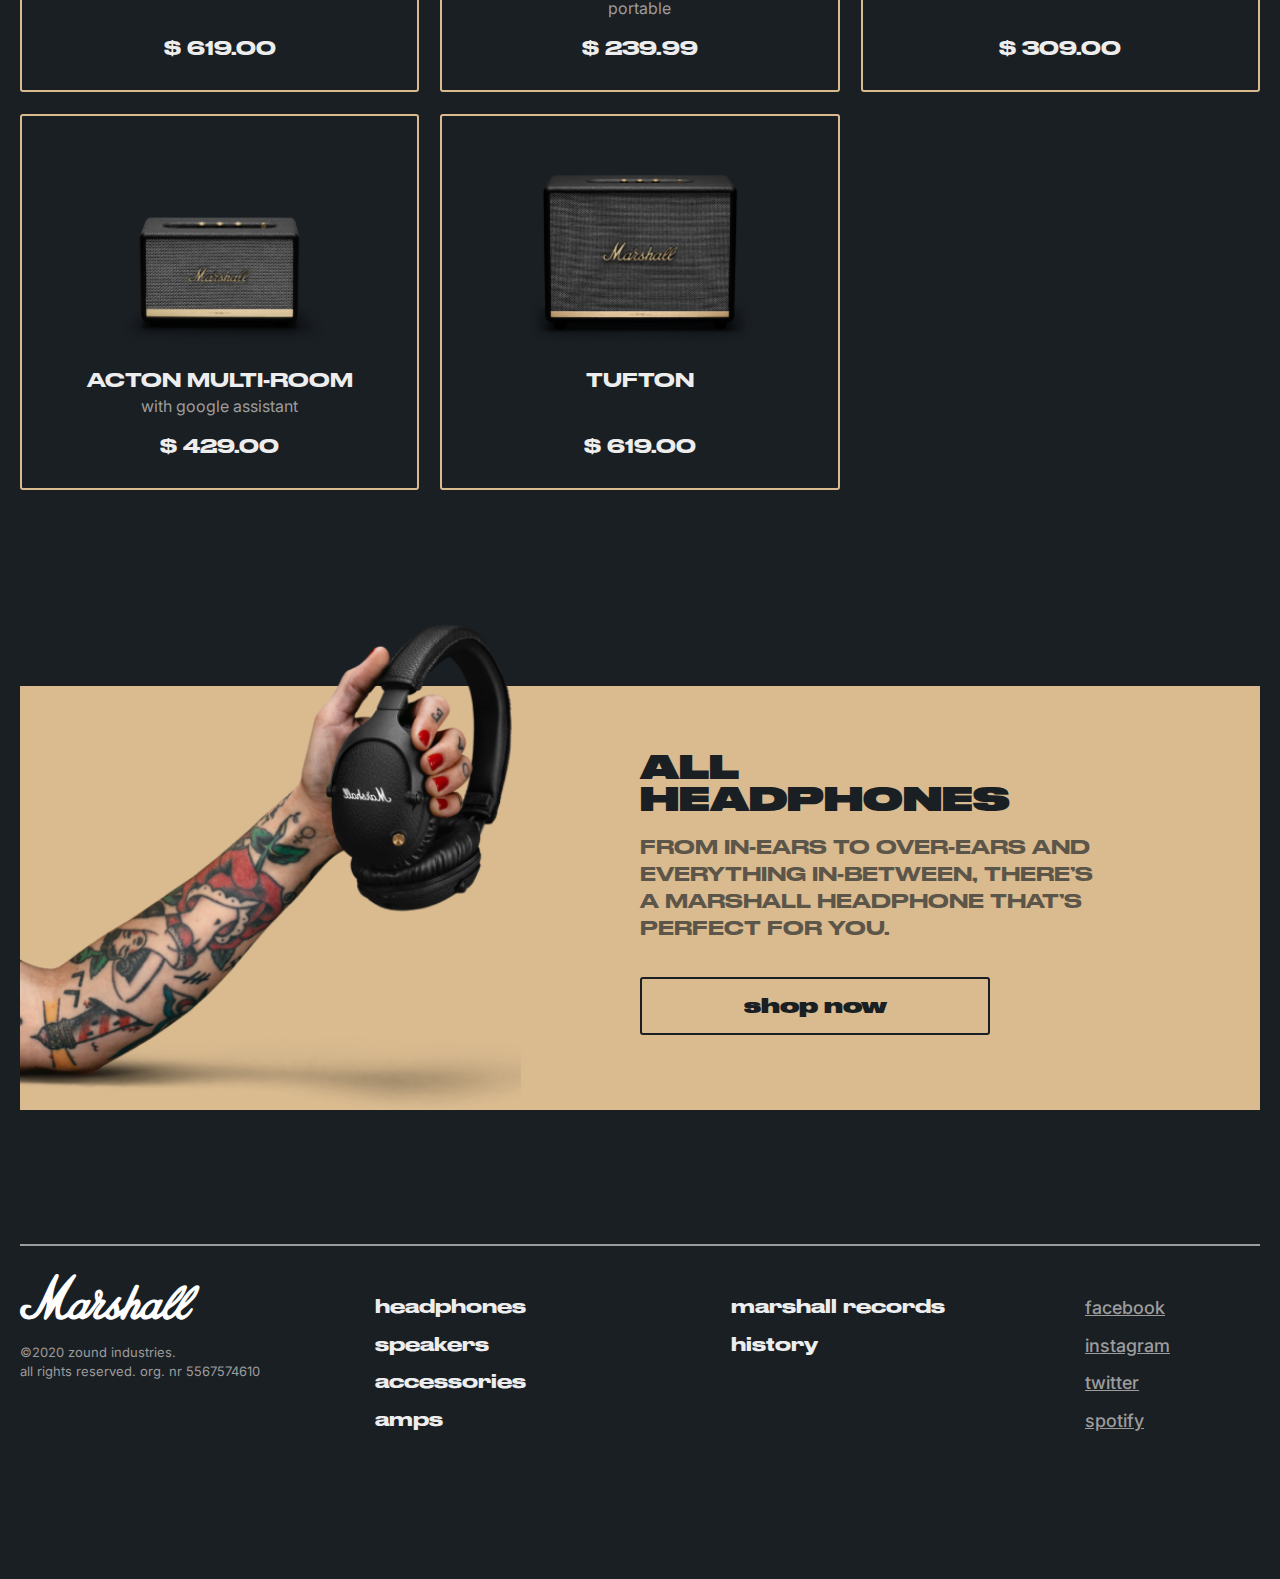
==== commit 81b4c6b8: "filter" ====
--- a/speakers.html
+++ b/speakers.html
@@ -66,7 +66,7 @@
 												</div>
 											</div>
 											<ul class="cart-header__list cart-list">
-												<li data-price="499.99" class="cart-list__item">
+												<li data-price="499.99" autocomplete="off" class="cart-list__item">
 													<div class="cart-list__body">
 														<a href="" class="cart-list__title">ACTON MULTI-ROOM</a>
 														<div class="cart-list__footer">
@@ -85,7 +85,7 @@
 														<img src="img/cart/1.png" alt="">
 													</a>
 												</li>
-												<li data-price="309.00" class="cart-list__item">
+												<li data-price="309.00" autocomplete="off" class="cart-list__item">
 													<div class="cart-list__body">
 														<a href="" class="cart-list__title">KILBURN II</a>
 														<div class="cart-list__footer">
@@ -104,7 +104,7 @@
 														<img src="img/cart/2.png" alt="">
 													</a>
 												</li>
-												<li data-price="499.99" class="cart-list__item">
+												<li data-price="499.99" autocomplete="off" class="cart-list__item">
 													<div class="cart-list__body">
 														<a href="" class="cart-list__title">ACTON MULTI-ROOM</a>
 														<div class="cart-list__footer">
@@ -123,7 +123,7 @@
 														<img src="img/cart/1.png" alt="">
 													</a>
 												</li>
-												<li data-price="309.00" class="cart-list__item">
+												<li data-price="309.00" autocomplete="off" class="cart-list__item">
 													<div class="cart-list__body">
 														<a href="" class="cart-list__title">KILBURN II</a>
 														<div class="cart-list__footer">
@@ -159,10 +159,179 @@
 							<span></span>
 						</div>
 					</div>
+					<div class="header__navigation navigation-header">
+						<a href="index.html" class="navigation-header__elem">main page</a>
+						<span class="navigation-header__line"></span>
+						<p class="navigation-header__elem">speakers</p>
+					</div>
 				</div>
 			</div>
 		</header>
 		<main class="page">
+			<div class="page__header hesder-speakers">
+				<div class="hesder-speakers__container _container">
+					<h1 class="hesder-speakers__title _title">ALL SPEAKERS</h1>
+					<p class="hesder-speakers__text">Winners aren’t made overnight. Over 50 years of sound and design
+						expertise has been distilled into each and every Marshall speaker, bringing that big stage presence
+						home for your listening enjoyment.</p>
+				</div>
+			</div>
+			<section class="page__filter filter-speakers">
+				<div data-spollers class="filter-speakers__container _container">
+					<div class="filter-speakers__spoller">
+						<div class="filter-speakers__header">
+							<h2 class="filter-speakers__title">filter</h2>
+							<div data-spoller class="filter-speakers__hide">
+								<div class="filter-speakers__text"><span>show</span> filters</div>
+								<div class="filter-speakers__icon">
+									<span></span>
+									<span></span>
+								</div>
+							</div>
+							<div class="filter-speakers__line"></div>
+						</div>
+						<div class="filter-speakers__footer">
+							<ul class="filter-speakers__list">
+								<li data-filter="_multi" class="filter-speakers__item">multi-room</li>
+								<li data-filter="_alexa" class="filter-speakers__item">Amazon alexa</li>
+								<li data-filter="_google" class="filter-speakers__item">Google assistant</li>
+								<li data-filter="_spotify" class="filter-speakers__item">spotify connect</li>
+								<li data-filter="_chromecast" class="filter-speakers__item">Chromecast Built-in</li>
+								<li data-filter="_wifi" class="filter-speakers__item">Wi-Fi</li>
+								<li data-filter="_bluetooth" class="filter-speakers__item">Bluetooth</li>
+								<li data-filter="_airplay" class="filter-speakers__item">Airplay</li>
+								<li data-filter="_input" class="filter-speakers__item">3.5 mm Input</li>
+								<li data-filter="_rca" class="filter-speakers__item">RCA Input</li>
+								<li data-filter="_battery" class="filter-speakers__item">Portable (Battery)</li>
+							</ul>
+						</div>
+					</div>
+				</div>
+			</section>
+			<section class="page__catalog catalog-speakers">
+				<div class="catalog-speakers__container _container">
+					<div class="catalog-speakers__body">
+						<a href="" class="catalog-speakers__item item-catalog-speakers _multi">
+							<div class="item-catalog-speakers__image _ibg">
+								<img src="img/catalog-speakers/1.png" alt="">
+							</div>
+							<div class="item-catalog-speakers__content">
+								<h3 class="item-catalog-speakers__title">ACTON II BLUETOOTH</h3>
+								<p class="item-catalog-speakers__price">$ 309.00</p>
+							</div>
+						</a>
+						<a href="" class="catalog-speakers__item item-catalog-speakers _alexa">
+							<div class="item-catalog-speakers__image _ibg">
+								<img src="img/catalog-speakers/1.png" alt="">
+							</div>
+							<div class="item-catalog-speakers__content">
+								<h3 class="item-catalog-speakers__title">ACTON MULTI-ROOM</h3>
+								<p class="item-catalog-speakers__peculiarity">WITH GOOGLE ASSISTANT</p>
+								<p class="item-catalog-speakers__price">$ 429.00</p>
+							</div>
+						</a>
+						<a href="" class="catalog-speakers__item item-catalog-speakers _rca _google">
+							<div class="item-catalog-speakers__image _ibg">
+								<img src="img/catalog-speakers/2.png" alt="">
+							</div>
+							<div class="item-catalog-speakers__content">
+								<h3 class="item-catalog-speakers__title">ACTON II VOICE</h3>
+								<p class="item-catalog-speakers__price">$ 619.00</p>
+							</div>
+						</a>
+						<a href="" class="catalog-speakers__item item-catalog-speakers _spotify">
+							<div class="item-catalog-speakers__image _ibg">
+								<img src="img/catalog-speakers/3.png" alt="">
+							</div>
+							<div class="item-catalog-speakers__content">
+								<h3 class="item-catalog-speakers__title">STOCKWELL II</h3>
+								<p class="item-catalog-speakers__peculiarity">portable</p>
+								<p class="item-catalog-speakers__price">$ 239.99</p>
+							</div>
+						</a>
+						<a href="" class="catalog-speakers__item item-catalog-speakers _wifi _alexa _chromecast">
+							<div class="item-catalog-speakers__image _ibg">
+								<img src="img/catalog-speakers/5.png" alt="">
+							</div>
+							<div class="item-catalog-speakers__content">
+								<h3 class="item-catalog-speakers__title">ACTON II BLUETOOTH</h3>
+								<p class="item-catalog-speakers__price">$ 309.00</p>
+							</div>
+						</a>
+						<a href="" class="catalog-speakers__item item-catalog-speakers _wifi">
+							<div class="item-catalog-speakers__image _ibg">
+								<img src="img/catalog-speakers/6.png" alt="">
+							</div>
+							<div class="item-catalog-speakers__content">
+								<h3 class="item-catalog-speakers__title">TUFTON</h3>
+								<p class="item-catalog-speakers__peculiarity">WITH GOOGLE ASSISTANT</p>
+								<p class="item-catalog-speakers__price">$ 429.00</p>
+							</div>
+						</a>
+						<a href="" class="catalog-speakers__item item-catalog-speakers _battery _bluetooth">
+							<div class="item-catalog-speakers__image _ibg">
+								<img src="img/catalog-speakers/1.png" alt="">
+							</div>
+							<div class="item-catalog-speakers__content">
+								<h3 class="item-catalog-speakers__title">ACTON II VOICE</h3>
+								<p class="item-catalog-speakers__price">$ 619.00</p>
+							</div>
+						</a>
+						<a href="" class="catalog-speakers__item item-catalog-speakers _multi _airplay">
+							<div class="item-catalog-speakers__image _ibg">
+								<img src="img/catalog-speakers/3.png" alt="">
+							</div>
+							<div class="item-catalog-speakers__content">
+								<h3 class="item-catalog-speakers__title">STOCKWELL II</h3>
+								<p class="item-catalog-speakers__peculiarity">portable</p>
+								<p class="item-catalog-speakers__price">$ 239.99</p>
+							</div>
+						</a>
+						<a href="" class="catalog-speakers__item item-catalog-speakers _input _airplay">
+							<div class="item-catalog-speakers__image _ibg">
+								<img src="img/catalog-speakers/1.png" alt="">
+							</div>
+							<div class="item-catalog-speakers__content">
+								<h3 class="item-catalog-speakers__title">ACTON II BLUETOOTH</h3>
+								<p class="item-catalog-speakers__price">$ 309.00</p>
+							</div>
+						</a>
+						<a href="" class="catalog-speakers__item item-catalog-speakers _multi _rca">
+							<div class="item-catalog-speakers__image _ibg">
+								<img src="img/catalog-speakers/1.png" alt="">
+							</div>
+							<div class="item-catalog-speakers__content">
+								<h3 class="item-catalog-speakers__title">ACTON MULTI-ROOM</h3>
+								<p class="item-catalog-speakers__peculiarity">WITH GOOGLE ASSISTANT</p>
+								<p class="item-catalog-speakers__price">$ 429.00</p>
+							</div>
+						</a>
+						<a href="" class="catalog-speakers__item item-catalog-speakers _battery">
+							<div class="item-catalog-speakers__image _ibg">
+								<img src="img/catalog-speakers/2.png" alt="">
+							</div>
+							<div class="item-catalog-speakers__content">
+								<h3 class="item-catalog-speakers__title">TUFTON</h3>
+								<p class="item-catalog-speakers__price">$ 619.00</p>
+							</div>
+						</a>
+					</div>
+					<div class="catalog-speakers__button">more</div>
+				</div>
+			</section>
+			<section class="page__speakers-headphones speakers-headphones">
+				<div class="speakers-headphones__container _container">
+					<div class="speakers-headphones__image _ibg"><img src="img/speakers-headphones/1.png" alt=""></div>
+					<div class="speakers-headphones__body">
+						<div class="speakers-headphones__content">
+							<h2 class="speakers-headphones__title">ALL HEADPHONES</h2>
+							<p class="speakers-headphones__text">From in-ears to over-ears and everything in-between, there’s a
+								Marshall headphone that’s perfect for you.</p>
+							<a href="" class="speakers-headphones__button">shop now</a>
+						</div>
+					</div>
+				</div>
+			</section>
 		</main>
 		<footer class="footer">
 			<div class="footer__container _container">
@@ -215,23 +384,6 @@
 			</div>
 		</footer>
 	</div>
-	<!-- спойлер -->
-	<!-- <div class="questions__question question">
-		<h3 class="question__title">Вопрос один</h3>
-		<div class="question__icon icon-question">
-			<span></span>
-			<span></span>
-		</div>
-		<p class="question__text"></p>
-	</div>
-	<div class="questions__question question">
-		<h3 class="question__title">Вопрос два</h3>
-		<div class="question__icon icon-question">
-			<span></span>
-			<span></span>
-		</div>
-		<p class="question__text"></p>
-	</div> -->
 	<script src="js/script.js"></script>
 </body>
 
--- a/css/style.css
+++ b/css/style.css
@@ -178,6 +178,52 @@
   100% {
     width: 110px;
     height: 110px;
+    opacity: 0;
+  }
+}
+
+@-webkit-keyframes animPlayMd4 {
+  0% {
+    width: 20px;
+    height: 20px;
+    opacity: 1;
+  }
+  67% {
+    width: 44px;
+    height: 44px;
+    opacity: 0.6;
+  }
+  93% {
+    width: 62px;
+    height: 62px;
+    opacity: 0.3;
+  }
+  100% {
+    width: 68px;
+    height: 68px;
+    opacity: 0;
+  }
+}
+
+@keyframes animPlayMd4 {
+  0% {
+    width: 20px;
+    height: 20px;
+    opacity: 1;
+  }
+  67% {
+    width: 44px;
+    height: 44px;
+    opacity: 0.6;
+  }
+  93% {
+    width: 62px;
+    height: 62px;
+    opacity: 0.3;
+  }
+  100% {
+    width: 68px;
+    height: 68px;
     opacity: 0;
   }
 }
@@ -435,83 +481,42 @@
   display: none;
 }
 
-.icon-question {
-  display: block;
-  -webkit-border-radius: 50%;
-          border-radius: 50%;
-  position: absolute;
-  top: 50%;
-  -webkit-transform: translate(0, -50%);
-      -ms-transform: translate(0, -50%);
-          transform: translate(0, -50%);
-  right: 32px;
-  width: 3rem;
-  height: 3rem;
-  z-index: 5;
-  background: white;
-}
-
-.icon-question::before {
-  content: "";
-  -webkit-transition: all 0.5s ease 0s;
-  -o-transition: all 0.5s ease 0s;
-  transition: all 0.5s ease 0s;
-  position: absolute;
-  top: 50%;
-  left: 25%;
-  width: 1.5rem;
-  height: 0.125rem;
-  background-color: #000;
-  -webkit-border-radius: 70px;
-          border-radius: 70px;
-  -webkit-transform: translate(-50%, -50%);
-      -ms-transform: translate(-50%, -50%);
-          transform: translate(-50%, -50%);
-  -webkit-transform: rotate(0);
-      -ms-transform: rotate(0);
-          transform: rotate(0);
-}
-
-.icon-question::after {
-  content: "";
-  -webkit-transition: all 0.5s ease 0s;
-  -o-transition: all 0.5s ease 0s;
-  transition: all 0.5s ease 0s;
-  position: absolute;
-  top: 50%;
-  left: 25%;
-  width: 1.5rem;
-  height: 0.125rem;
-  background-color: #000;
-  -webkit-border-radius: 70px;
-          border-radius: 70px;
-  -webkit-transform: translate(-50%, -50%);
-      -ms-transform: translate(-50%, -50%);
-          transform: translate(-50%, -50%);
-  -webkit-transform: rotate(90deg);
-      -ms-transform: rotate(90deg);
-          transform: rotate(90deg);
-}
-
-.icon-question._active::after {
-  -webkit-transform: rotate(45deg);
-      -ms-transform: rotate(45deg);
-          transform: rotate(45deg);
-}
-
-.icon-question._active::before {
-  -webkit-transform: rotate(-45deg);
-      -ms-transform: rotate(-45deg);
-          transform: rotate(-45deg);
-}
-
-@media (max-width: 34.375em) {
-  .icon-question {
-    width: 2rem;
-    height: 2rem;
-  }
-  .icon-question::before, .icon-question::after {
-    width: 1rem;
+.navigation-header {
+  display: -webkit-box;
+  display: -webkit-flex;
+  display: -ms-flexbox;
+  display: flex;
+  -webkit-box-align: center;
+  -webkit-align-items: center;
+      -ms-flex-align: center;
+          align-items: center;
+}
+
+.navigation-header__line {
+  height: 1px;
+  width: 14px;
+  background-color: #9c9c9c;
+  margin: 0 5px;
+}
+
+.navigation-header__elem {
+  font-family: "Inter";
+  font-weight: 400;
+  font-size: 0.875rem;
+  line-height: 150%;
+  color: #9c9c9c;
+}
+
+.navigation-header__elem:not(:last-child) {
+  cursor: pointer;
+  -webkit-transition: all 0.3s ease 0s;
+  -o-transition: all 0.3s ease 0s;
+  transition: all 0.3s ease 0s;
+}
+
+@media (any-hover: hover) {
+  .navigation-header__elem:not(:last-child):hover {
+    color: #dabb90;
   }
 }
 
@@ -531,6 +536,7 @@
 
 .header._scroll .header__wrapper {
   background: rgba(26, 31, 36, 0.99);
+  z-index: 100;
 }
 
 .header._scroll .header__container {
@@ -547,6 +553,11 @@
     min-height: -webkit-calc(50px + 30 * ((100vw - 320px) / 1120));
     min-height: calc(50px + 30 * ((100vw - 320px) / 1120));
   }
+}
+
+.header._scroll .header__navigation {
+  opacity: 0;
+  overflow: hidden;
 }
 
 @media (max-width: 53.125em) {
@@ -590,6 +601,7 @@
   -webkit-transition: all 0.3s ease 0s;
   -o-transition: all 0.3s ease 0s;
   transition: all 0.3s ease 0s;
+  position: relative;
 }
 
 @media (max-width: 1440px) {
@@ -728,6 +740,28 @@
 .header__actions {
   position: relative;
   z-index: 5;
+}
+
+.header__navigation {
+  position: absolute;
+  left: 20px;
+  -webkit-transition: all 0.1s ease 0s;
+  -o-transition: all 0.1s ease 0s;
+  transition: all 0.1s ease 0s;
+  bottom: 27px;
+}
+
+@media (max-width: 1440px) {
+  .header__navigation {
+    bottom: -webkit-calc(15px + 12 * ((100vw - 320px) / 1120));
+    bottom: calc(15px + 12 * ((100vw - 320px) / 1120));
+  }
+}
+
+@media (max-width: 61.99875em) {
+  .header__navigation {
+    display: none;
+  }
 }
 
 @media (max-width: 85.625em) {
@@ -876,6 +910,12 @@
   .menu__item:not(:first-child) {
     padding-left: 12.5px;
   }
+  .menu__item_no, .menu__item_active, .menu__item._op1 {
+    opacity: 1;
+  }
+  .menu__item._op {
+    opacity: 0.5;
+  }
 }
 
 @media (max-width: 85.625em) {
@@ -895,10 +935,6 @@
   }
 }
 
-.menu__item_active, .menu__item_no {
-  opacity: 1;
-}
-
 .menu__link {
   color: #ededed;
   font-weight: 500;
@@ -912,6 +948,12 @@
     -webkit-transition: all 0.3s ease 0s;
     -o-transition: all 0.3s ease 0s;
     transition: all 0.3s ease 0s;
+  }
+}
+
+@media (max-width: 85.625em) and (any-hover: hover) {
+  .menu__link:hover {
+    color: #ededed;
   }
 }
 
@@ -2238,42 +2280,8 @@
 
 .main-page__slide {
   min-height: 100vh;
+  height: auto;
   position: relative;
-}
-
-.main-page__bcg {
-  position: absolute;
-  width: 100%;
-  min-height: 100%;
-  background-position: top;
-}
-
-.main-page__bcg::after {
-  content: "";
-  width: 100%;
-  height: 100%;
-  position: absolute;
-  background: rgba(26, 31, 36, 0.9);
-}
-
-@supports ((-webkit-backdrop-filter: blur(10px)) or (backdrop-filter: blur(10px))) {
-  .main-page__bcg::after {
-    -webkit-backdrop-filter: blur(10px);
-            backdrop-filter: blur(10px);
-  }
-}
-
-@media (max-width: 61.99875em) {
-  .main-page__bcg {
-    display: none;
-  }
-}
-
-.main-page__container {
-  padding-top: 236px;
-  padding-bottom: 31px;
-  position: relative;
-  min-height: 100vh;
   display: -webkit-box;
   display: -webkit-flex;
   display: -ms-flexbox;
@@ -2283,10 +2291,50 @@
   -webkit-flex-direction: column;
       -ms-flex-direction: column;
           flex-direction: column;
-  -webkit-box-pack: center;
-  -webkit-justify-content: center;
-      -ms-flex-pack: center;
-          justify-content: center;
+}
+
+.main-page__bcg {
+  position: absolute;
+  width: 100%;
+  min-height: 100%;
+  background-position: top;
+}
+
+.main-page__bcg::after {
+  content: "";
+  width: 100%;
+  height: 100%;
+  position: absolute;
+  background: rgba(26, 31, 36, 0.9);
+}
+
+@supports ((-webkit-backdrop-filter: blur(10px)) or (backdrop-filter: blur(10px))) {
+  .main-page__bcg::after {
+    -webkit-backdrop-filter: blur(10px);
+            backdrop-filter: blur(10px);
+  }
+}
+
+@media (max-width: 47.99875em) {
+  .main-page__bcg {
+    display: none;
+  }
+}
+
+.main-page__container {
+  padding-top: 236px;
+  padding-bottom: 31px;
+  position: relative;
+  height: 100%;
+  display: -webkit-box;
+  display: -webkit-flex;
+  display: -ms-flexbox;
+  display: flex;
+  -webkit-box-orient: vertical;
+  -webkit-box-direction: normal;
+  -webkit-flex-direction: column;
+      -ms-flex-direction: column;
+          flex-direction: column;
 }
 
 @media (max-width: 1440px) {
@@ -2299,6 +2347,15 @@
 @media (max-width: 61.99875em) {
   .main-page__container {
     padding-bottom: 75px;
+  }
+}
+
+@media (min-width: 61.99875em) {
+  .main-page__container {
+    -webkit-box-pack: center;
+    -webkit-justify-content: center;
+        -ms-flex-pack: center;
+            justify-content: center;
   }
 }
 
@@ -2492,15 +2549,14 @@
 }
 
 .main-page__video iframe {
+  -webkit-appearance: none;
+     -moz-appearance: none;
+          appearance: none;
   width: 100%;
   height: 100%;
-  -o-object-position: center;
-     object-position: center;
-  -o-object-fit: cover;
-     object-fit: cover;
   position: absolute;
   top: 0;
-  left: 0;
+  right: 0;
 }
 
 .main-page__play {
@@ -2531,103 +2587,52 @@
   transition: all 0.3s ease 0s;
 }
 
-@media (max-width: 61.99875em) {
-  .main-page__play {
-    top: auto;
-    bottom: 94px;
-  }
-}
-
-@media (max-width: 47.99875em) {
-  .main-page__play {
-    width: 105px;
-    height: 105px;
-  }
-}
-
-@media (max-width: 29.99875em) {
-  .main-page__play {
-    width: 62px;
-    height: 62px;
-  }
-}
-
 .main-page__play::after {
   content: "";
-  width: 100px;
-  height: 100px;
   -webkit-border-radius: 50%;
           border-radius: 50%;
   border: 1px solid #dabb90;
   -webkit-box-sizing: border-box;
           box-sizing: border-box;
   position: absolute;
-  opacity: 0.6;
   z-index: 1;
   -webkit-transition: all 0.3s ease 0s;
   -o-transition: all 0.3s ease 0s;
   transition: all 0.3s ease 0s;
-}
-
-@media (max-width: 47.99875em) {
-  .main-page__play::after {
-    width: 75px;
-    height: 75px;
-  }
-}
-
-@media (max-width: 29.99875em) {
-  .main-page__play::after {
-    width: 44px;
-    height: 44px;
-  }
+  width: 35px;
+  height: 35px;
+  -webkit-animation: animPlay 2s linear infinite 1s;
+          animation: animPlay 2s linear infinite 1s;
 }
 
 .main-page__play::before {
   content: "";
-  width: 140px;
-  height: 140px;
   -webkit-border-radius: 50%;
           border-radius: 50%;
   border: 1px solid #dabb90;
   -webkit-box-sizing: border-box;
           box-sizing: border-box;
   position: absolute;
-  opacity: 0.3;
   z-index: 1;
   -webkit-transition: all 0.3s ease 0s;
   -o-transition: all 0.3s ease 0s;
   transition: all 0.3s ease 0s;
+  -webkit-animation: animPlay 2s linear infinite 0s;
+          animation: animPlay 2s linear infinite 0s;
+}
+
+@media (max-width: 61.99875em) {
+  .main-page__play {
+    top: auto;
+    bottom: 94px;
+  }
 }
 
 @media (max-width: 47.99875em) {
-  .main-page__play::before {
+  .main-page__play {
     width: 105px;
     height: 105px;
   }
-}
-
-@media (max-width: 29.99875em) {
-  .main-page__play::before {
-    width: 62px;
-    height: 62px;
-  }
-}
-
-@media (any-hover: hover) and (min-width: 47.99875em) {
-  .main-page__play::after {
-    width: 35px;
-    height: 35px;
-    -webkit-animation: animPlay 2s linear infinite 1s;
-            animation: animPlay 2s linear infinite 1s;
-  }
-  .main-page__play::before {
-    -webkit-animation: animPlay 2s linear infinite 0s;
-            animation: animPlay 2s linear infinite 0s;
-  }
-}
-
-@media (any-hover: hover) and (min-width: 29.99875em) and (max-width: 47.99875em) {
   .main-page__play::after {
     width: 20px;
     height: 20px;
@@ -2637,6 +2642,23 @@
   .main-page__play::before {
     -webkit-animation: animPlayMd3 2s linear infinite 0s;
             animation: animPlayMd3 2s linear infinite 0s;
+  }
+}
+
+@media (max-width: 29.99875em) {
+  .main-page__play {
+    width: 62px;
+    height: 62px;
+  }
+  .main-page__play::after {
+    width: 20px;
+    height: 20px;
+    -webkit-animation: animPlayMd4 2s linear infinite 1s;
+            animation: animPlayMd4 2s linear infinite 1s;
+  }
+  .main-page__play::before {
+    -webkit-animation: animPlayMd4 2s linear infinite 0s;
+            animation: animPlayMd4 2s linear infinite 0s;
   }
 }
 
@@ -2704,6 +2726,12 @@
   transition: all 0.3s ease 0s;
   -webkit-animation: animArrow 1s linear infinite alternate 1s;
           animation: animArrow 1s linear infinite alternate 1s;
+}
+
+@media (any-hover: hover) {
+  .main-page__arrow:hover {
+    color: #ededed;
+  }
 }
 
 .products-main__container {
@@ -3155,6 +3183,761 @@
   }
 }
 
+.page__header {
+  margin-top: 236px;
+}
+
+@media (max-width: 1440px) {
+  .page__header {
+    margin-top: -webkit-calc(95.2px + 140.8 * ((100vw - 320px) / 1120));
+    margin-top: calc(95.2px + 140.8 * ((100vw - 320px) / 1120));
+  }
+}
+
+.hesder-speakers {
+  margin-bottom: 40px;
+}
+
+@media (max-width: 1440px) {
+  .hesder-speakers {
+    margin-bottom: -webkit-calc(29px + 11 * ((100vw - 320px) / 1120));
+    margin-bottom: calc(29px + 11 * ((100vw - 320px) / 1120));
+  }
+}
+
+.hesder-speakers__container {
+  display: -webkit-box;
+  display: -webkit-flex;
+  display: -ms-flexbox;
+  display: flex;
+  -webkit-box-orient: vertical;
+  -webkit-box-direction: normal;
+  -webkit-flex-direction: column;
+      -ms-flex-direction: column;
+          flex-direction: column;
+}
+
+.hesder-speakers__title:not(:last-child) {
+  margin-bottom: 20px;
+}
+
+@media (max-width: 1440px) {
+  .hesder-speakers__title:not(:last-child) {
+    margin-bottom: -webkit-calc(15px + 5 * ((100vw - 320px) / 1120));
+    margin-bottom: calc(15px + 5 * ((100vw - 320px) / 1120));
+  }
+}
+
+.hesder-speakers__text {
+  font-family: "Inter";
+  font-weight: 400;
+  font-size: 1.125rem;
+  line-height: 150%;
+  color: #9c9c9c;
+}
+
+@media (min-width: 68.75em) {
+  .hesder-speakers__text {
+    max-width: 50%;
+    -webkit-align-self: end;
+        -ms-flex-item-align: end;
+                -ms-grid-row-align: end;
+            align-self: end;
+  }
+}
+
+@media (max-width: 47.99875em) {
+  .hesder-speakers__text {
+    font-size: 1rem;
+    line-height: 130%;
+  }
+}
+
+.filter-speakers {
+  margin-bottom: 40px;
+}
+
+@media (max-width: 1440px) {
+  .filter-speakers {
+    margin-bottom: -webkit-calc(51px + -11 * ((100vw - 320px) / 1120));
+    margin-bottom: calc(51px + -11 * ((100vw - 320px) / 1120));
+  }
+}
+
+.filter-speakers__header {
+  display: -webkit-box;
+  display: -webkit-flex;
+  display: -ms-flexbox;
+  display: flex;
+  -webkit-box-align: center;
+  -webkit-align-items: center;
+      -ms-flex-align: center;
+          align-items: center;
+  -webkit-flex-wrap: wrap;
+      -ms-flex-wrap: wrap;
+          flex-wrap: wrap;
+  -webkit-box-pack: justify;
+  -webkit-justify-content: space-between;
+      -ms-flex-pack: justify;
+          justify-content: space-between;
+}
+
+.filter-speakers__title {
+  font-weight: 999;
+  font-size: 1.5rem;
+  line-height: 125%;
+  text-transform: uppercase;
+  color: #dabb90;
+}
+
+@media (max-width: 47.99875em) {
+  .filter-speakers__title {
+    font-size: 1rem;
+    line-height: 125%;
+  }
+}
+
+.filter-speakers__title:not(:last-child) {
+  margin-right: 20px;
+}
+
+.filter-speakers__hide {
+  display: -webkit-box;
+  display: -webkit-flex;
+  display: -ms-flexbox;
+  display: flex;
+  -webkit-box-align: center;
+  -webkit-align-items: center;
+      -ms-flex-align: center;
+          align-items: center;
+  cursor: pointer;
+}
+
+.filter-speakers__hide._active .filter-speakers__icon span:first-child {
+  -webkit-transform: rotate(0deg);
+      -ms-transform: rotate(0deg);
+          transform: rotate(0deg);
+}
+
+.filter-speakers__text {
+  font-weight: 500;
+  font-size: 1.125rem;
+  line-height: 127.77778%;
+  text-transform: lowercase;
+  color: #9c9c9c;
+}
+
+@media (max-width: 47.99875em) {
+  .filter-speakers__text {
+    font-size: 0.75rem;
+    line-height: 125%;
+  }
+}
+
+.filter-speakers__text:not(:last-child) {
+  margin-right: 11px;
+}
+
+@media (max-width: 1440px) {
+  .filter-speakers__text:not(:last-child) {
+    margin-right: -webkit-calc(10px + 1 * ((100vw - 320px) / 1120));
+    margin-right: calc(10px + 1 * ((100vw - 320px) / 1120));
+  }
+}
+
+.filter-speakers__icon {
+  width: 15px;
+  height: 15px;
+  position: relative;
+}
+
+.filter-speakers__icon span {
+  -webkit-transition: all 0.3s ease 0s;
+  -o-transition: all 0.3s ease 0s;
+  transition: all 0.3s ease 0s;
+  width: 100%;
+  height: 5px;
+  background-color: #9c9c9c;
+  position: absolute;
+  left: 0;
+  bottom: -webkit-calc(50% - 2.5px);
+  bottom: calc(50% - 2.5px);
+}
+
+.filter-speakers__icon span:first-child {
+  -webkit-transform: rotate(90deg);
+      -ms-transform: rotate(90deg);
+          transform: rotate(90deg);
+}
+
+.filter-speakers__line {
+  -webkit-box-flex: 0;
+  -webkit-flex: 0 0 100%;
+      -ms-flex: 0 0 100%;
+          flex: 0 0 100%;
+  margin-top: 20px;
+  height: 2px;
+  background-color: #9c9c9c;
+}
+
+.filter-speakers__list {
+  padding-top: 20px;
+  display: -ms-grid;
+  display: grid;
+  -ms-grid-columns: (minmax(335px, 1fr))[auto-fit];
+      grid-template-columns: repeat(auto-fit, minmax(335px, 1fr));
+  gap: 20px;
+}
+
+@media (max-width: 1440px) {
+  .filter-speakers__list {
+    padding-top: -webkit-calc(30px + -10 * ((100vw - 320px) / 1120));
+    padding-top: calc(30px + -10 * ((100vw - 320px) / 1120));
+  }
+}
+
+@media (max-width: 1440px) {
+  .filter-speakers__list {
+    gap: -webkit-calc(15px + 5 * ((100vw - 320px) / 1120));
+    gap: calc(15px + 5 * ((100vw - 320px) / 1120));
+  }
+}
+
+@media (max-width: 25.625em) {
+  .filter-speakers__list {
+    -ms-grid-columns: (minmax(280px, 1fr))[auto-fit];
+        grid-template-columns: repeat(auto-fit, minmax(280px, 1fr));
+  }
+}
+
+.filter-speakers__item {
+  cursor: pointer;
+  display: -webkit-box;
+  display: -webkit-flex;
+  display: -ms-flexbox;
+  display: flex;
+  -webkit-box-pack: center;
+  -webkit-justify-content: center;
+      -ms-flex-pack: center;
+          justify-content: center;
+  -webkit-box-align: center;
+  -webkit-align-items: center;
+      -ms-flex-align: center;
+          align-items: center;
+  font-weight: 500;
+  font-size: 1rem;
+  line-height: 125%;
+  text-transform: uppercase;
+  color: #9c9c9c;
+  border: 2px solid #dabb90;
+  -webkit-border-radius: 3px;
+          border-radius: 3px;
+  min-height: 50px;
+  -webkit-transition: all 0.3s ease 0s;
+  -o-transition: all 0.3s ease 0s;
+  transition: all 0.3s ease 0s;
+  max-width: 690px;
+  width: 100%;
+  min-width: 335px;
+}
+
+@media (any-hover: hover) {
+  .filter-speakers__item:hover {
+    background-color: #dabb90;
+    color: #1a1f24;
+  }
+}
+
+.filter-speakers__item._active {
+  background-color: #dabb90;
+  color: #1a1f24;
+}
+
+@media (max-width: 1440px) {
+  .filter-speakers__item {
+    max-width: -webkit-calc(150px + 540 * ((100vw - 320px) / 1120));
+    max-width: calc(150px + 540 * ((100vw - 320px) / 1120));
+  }
+}
+
+@media (max-width: 47.99875em) {
+  .filter-speakers__item {
+    margin: 0 auto;
+    max-width: 550px;
+  }
+}
+
+@media (max-width: 25.625em) {
+  .filter-speakers__item {
+    min-width: 280px;
+  }
+}
+
+.catalog-speakers {
+  margin-bottom: 100px;
+}
+
+@media (max-width: 1440px) {
+  .catalog-speakers {
+    margin-bottom: -webkit-calc(66.2px + 33.8 * ((100vw - 320px) / 1120));
+    margin-bottom: calc(66.2px + 33.8 * ((100vw - 320px) / 1120));
+  }
+}
+
+.catalog-speakers__body {
+  display: -ms-grid;
+  display: grid;
+  -ms-grid-columns: (minmax(335px, 1fr))[auto-fit];
+      grid-template-columns: repeat(auto-fit, minmax(335px, 1fr));
+  gap: 20px;
+}
+
+@media (max-width: 1440px) {
+  .catalog-speakers__body {
+    gap: -webkit-calc(30px + -10 * ((100vw - 320px) / 1120));
+    gap: calc(30px + -10 * ((100vw - 320px) / 1120));
+  }
+}
+
+@media (max-width: 25.625em) {
+  .catalog-speakers__body {
+    -ms-grid-columns: (minmax(280px, 1fr))[auto-fit];
+        grid-template-columns: repeat(auto-fit, minmax(280px, 1fr));
+  }
+}
+
+.catalog-speakers__body:not(:last-child) {
+  margin-bottom: 55px;
+}
+
+@media (max-width: 61.99875em) {
+  .catalog-speakers__item:nth-child(odd) {
+    display: none;
+  }
+}
+
+.catalog-speakers__button {
+  display: none;
+}
+
+@media (max-width: 61.99875em) {
+  .catalog-speakers__button {
+    display: -webkit-box;
+    display: -webkit-flex;
+    display: -ms-flexbox;
+    display: flex;
+    -webkit-box-pack: center;
+    -webkit-justify-content: center;
+        -ms-flex-pack: center;
+            justify-content: center;
+    -webkit-box-align: center;
+    -webkit-align-items: center;
+        -ms-flex-align: center;
+            align-items: center;
+    border: 2px solid #dabb90;
+    -webkit-border-radius: 3px;
+            border-radius: 3px;
+    min-height: 58px;
+    -webkit-transition: all 0.3s ease 0s;
+    -o-transition: all 0.3s ease 0s;
+    transition: all 0.3s ease 0s;
+    font-family: "Montserrat";
+    font-weight: 900;
+    font-size: 1.25rem;
+    line-height: 100%;
+    letter-spacing: 0.03em;
+    text-transform: uppercase;
+    color: #ffffff;
+  }
+}
+
+@media (max-width: 61.99875em) and (any-hover: hover) {
+  .catalog-speakers__button:hover {
+    -webkit-box-shadow: inset 0px 10px 20px 2px rgba(218, 187, 144, 0.6);
+            box-shadow: inset 0px 10px 20px 2px rgba(218, 187, 144, 0.6);
+  }
+}
+
+.item-catalog-speakers {
+  max-width: 690px;
+  width: 100%;
+  min-width: 335px;
+  display: -webkit-box;
+  display: -webkit-flex;
+  display: -ms-flexbox;
+  display: flex;
+  -webkit-box-align: center;
+  -webkit-align-items: center;
+      -ms-flex-align: center;
+          align-items: center;
+  -webkit-box-orient: vertical;
+  -webkit-box-direction: normal;
+  -webkit-flex-direction: column;
+      -ms-flex-direction: column;
+          flex-direction: column;
+  border: 2px solid #dabb90;
+  -webkit-border-radius: 3px;
+          border-radius: 3px;
+  padding: 10px 20px 0 20px;
+  padding-bottom: 30px;
+  -webkit-transition: all 0.3s ease 0s;
+  -o-transition: all 0.3s ease 0s;
+  transition: all 0.3s ease 0s;
+  min-height: 374px;
+  font-weight: 500;
+  font-size: 1.125rem;
+  line-height: 127.77778%;
+  text-transform: uppercase;
+  text-align: center;
+  color: #ededed;
+}
+
+@media (max-width: 1440px) {
+  .item-catalog-speakers {
+    max-width: -webkit-calc(150px + 540 * ((100vw - 320px) / 1120));
+    max-width: calc(150px + 540 * ((100vw - 320px) / 1120));
+  }
+}
+
+@media (max-width: 1440px) {
+  .item-catalog-speakers {
+    padding-bottom: -webkit-calc(25px + 5 * ((100vw - 320px) / 1120));
+    padding-bottom: calc(25px + 5 * ((100vw - 320px) / 1120));
+  }
+}
+
+@media (max-width: 25.625em) {
+  .item-catalog-speakers {
+    padding-left: 10px;
+    padding-right: 10px;
+    min-width: 280px;
+  }
+}
+
+@media (max-width: 47.99875em) {
+  .item-catalog-speakers {
+    margin: 0 auto;
+    max-width: 550px;
+  }
+}
+
+@media (any-hover: hover) {
+  .item-catalog-speakers:hover {
+    background-color: #dabb90;
+    color: #1a1f24;
+  }
+  .item-catalog-speakers:hover .item-catalog-speakers__peculiarity {
+    color: #1a1f24;
+  }
+}
+
+.item-catalog-speakers__image {
+  -webkit-box-flex: 0;
+  -webkit-flex: 0 0 230px;
+      -ms-flex: 0 0 230px;
+          flex: 0 0 230px;
+  width: 226px;
+  -webkit-background-size: contain;
+          background-size: contain;
+}
+
+.item-catalog-speakers__image:not(:last-child) {
+  margin-bottom: 14px;
+}
+
+.item-catalog-speakers__content {
+  -webkit-box-flex: 1;
+  -webkit-flex: 1 1 auto;
+      -ms-flex: 1 1 auto;
+          flex: 1 1 auto;
+  display: -webkit-box;
+  display: -webkit-flex;
+  display: -ms-flexbox;
+  display: flex;
+  -webkit-box-orient: vertical;
+  -webkit-box-direction: normal;
+  -webkit-flex-direction: column;
+      -ms-flex-direction: column;
+          flex-direction: column;
+  -webkit-box-align: center;
+  -webkit-align-items: center;
+      -ms-flex-align: center;
+          align-items: center;
+}
+
+.item-catalog-speakers__title:not(:last-child) {
+  margin-bottom: 5px;
+}
+
+.item-catalog-speakers__peculiarity {
+  font-family: "Inter";
+  font-weight: 400;
+  font-size: 1rem;
+  line-height: 118.75%;
+  text-transform: lowercase;
+  color: #9c9c9c;
+  -webkit-transition: all 0.3s ease 0s;
+  -o-transition: all 0.3s ease 0s;
+  transition: all 0.3s ease 0s;
+}
+
+.item-catalog-speakers__peculiarity:not(:last-child) {
+  margin-bottom: 20px;
+}
+
+.item-catalog-speakers__price {
+  -webkit-box-flex: 1;
+  -webkit-flex: 1 1 auto;
+      -ms-flex: 1 1 auto;
+          flex: 1 1 auto;
+  display: -webkit-box;
+  display: -webkit-flex;
+  display: -ms-flexbox;
+  display: flex;
+  -webkit-box-align: end;
+  -webkit-align-items: end;
+      -ms-flex-align: end;
+          align-items: end;
+}
+
+.speakers-headphones {
+  margin-bottom: 150px;
+}
+
+@media (max-width: 1440px) {
+  .speakers-headphones {
+    margin-bottom: -webkit-calc(39.8px + 110.2 * ((100vw - 320px) / 1120));
+    margin-bottom: calc(39.8px + 110.2 * ((100vw - 320px) / 1120));
+  }
+}
+
+@media (min-width: 47.99875em) {
+  .speakers-headphones__container {
+    padding-top: 117px;
+    position: relative;
+  }
+}
+
+@media (min-width: 47.99875em) and (max-width: 1440px) {
+  .speakers-headphones__container {
+    padding-top: -webkit-calc(0px + 117 * ((100vw - 320px) / 1120));
+    padding-top: calc(0px + 117 * ((100vw - 320px) / 1120));
+  }
+}
+
+.speakers-headphones__image {
+  display: none;
+}
+
+@media (min-width: 68.75em) {
+  .speakers-headphones__image {
+    display: block;
+    position: absolute;
+    left: 20px;
+    top: 0;
+    height: 100%;
+    width: 50%;
+    -webkit-background-size: contain;
+            background-size: contain;
+    background-position: left;
+    z-index: 1;
+  }
+}
+
+.speakers-headphones__body {
+  background: #dabb90;
+  display: -webkit-box;
+  display: -webkit-flex;
+  display: -ms-flexbox;
+  display: flex;
+  -webkit-box-pack: center;
+  -webkit-justify-content: center;
+      -ms-flex-pack: center;
+          justify-content: center;
+}
+
+@media (min-width: 68.75em) {
+  .speakers-headphones__body {
+    -webkit-box-pack: end;
+    -webkit-justify-content: flex-end;
+        -ms-flex-pack: end;
+            justify-content: flex-end;
+  }
+}
+
+.speakers-headphones__content {
+  padding-left: 0;
+  padding-top: 73px;
+  padding-bottom: 83px;
+  padding-right: 165px;
+}
+
+@media (min-width: 68.75em) {
+  .speakers-headphones__content {
+    -webkit-box-flex: 0;
+    -webkit-flex: 0 0 50%;
+        -ms-flex: 0 0 50%;
+            flex: 0 0 50%;
+    position: relative;
+    z-index: 2;
+  }
+}
+
+@media (max-width: 1440px) {
+  .speakers-headphones__content {
+    padding-top: -webkit-calc(20.6px + 52.4 * ((100vw - 320px) / 1120));
+    padding-top: calc(20.6px + 52.4 * ((100vw - 320px) / 1120));
+  }
+}
+
+@media (max-width: 1440px) {
+  .speakers-headphones__content {
+    padding-bottom: -webkit-calc(25.2px + 57.8 * ((100vw - 320px) / 1120));
+    padding-bottom: calc(25.2px + 57.8 * ((100vw - 320px) / 1120));
+  }
+}
+
+@media (max-width: 68.74875em) {
+  .speakers-headphones__content {
+    padding-left: 165px;
+  }
+}
+
+@media (max-width: 68.74875em) and (max-width: 1440px) {
+  .speakers-headphones__content {
+    padding-left: -webkit-calc(7px + 158 * ((100vw - 320px) / 1120));
+    padding-left: calc(7px + 158 * ((100vw - 320px) / 1120));
+  }
+}
+
+@media (max-width: 1440px) {
+  .speakers-headphones__content {
+    padding-right: -webkit-calc(7px + 158 * ((100vw - 320px) / 1120));
+    padding-right: calc(7px + 158 * ((100vw - 320px) / 1120));
+  }
+}
+
+@media (max-width: 25.625em) {
+  .speakers-headphones__content {
+    padding-left: 20px;
+    padding-right: 20px;
+  }
+}
+
+.speakers-headphones__title {
+  font-weight: 999;
+  font-size: 2rem;
+  line-height: 100%;
+  text-transform: uppercase;
+}
+
+.speakers-headphones__title:not(:last-child) {
+  margin-bottom: 20px;
+}
+
+@media (max-width: 1440px) {
+  .speakers-headphones__title:not(:last-child) {
+    margin-bottom: -webkit-calc(9.1px + 10.9 * ((100vw - 320px) / 1120));
+    margin-bottom: calc(9.1px + 10.9 * ((100vw - 320px) / 1120));
+  }
+}
+
+@media (max-width: 47.99875em) {
+  .speakers-headphones__title {
+    font-family: "Montserrat";
+    font-weight: 900;
+    line-height: 115%;
+    letter-spacing: 0.04em;
+  }
+}
+
+@media (max-width: 25.625em) {
+  .speakers-headphones__title {
+    font-size: 1.875rem;
+  }
+}
+
+.speakers-headphones__text {
+  font-weight: 500;
+  font-size: 1.125rem;
+  line-height: 150%;
+  text-transform: uppercase;
+  color: #1a1f24;
+  opacity: 0.65;
+}
+
+.speakers-headphones__text:not(:last-child) {
+  margin-bottom: 37px;
+}
+
+@media (max-width: 1440px) {
+  .speakers-headphones__text:not(:last-child) {
+    margin-bottom: -webkit-calc(24px + 13 * ((100vw - 320px) / 1120));
+    margin-bottom: calc(24px + 13 * ((100vw - 320px) / 1120));
+  }
+}
+
+@media (max-width: 47.99875em) {
+  .speakers-headphones__text {
+    font-family: "Montserrat";
+    font-weight: 600;
+    font-size: 1rem;
+    line-height: 145%;
+    opacity: 1;
+  }
+}
+
+.speakers-headphones__button {
+  display: -webkit-box;
+  display: -webkit-flex;
+  display: -ms-flexbox;
+  display: flex;
+  -webkit-box-pack: center;
+  -webkit-justify-content: center;
+      -ms-flex-pack: center;
+          justify-content: center;
+  -webkit-box-align: center;
+  -webkit-align-items: center;
+      -ms-flex-align: center;
+          align-items: center;
+  color: #1a1f24;
+  font-weight: 900;
+  font-size: 1.25rem;
+  line-height: 100%;
+  border: 2px solid #1a1f24;
+  -webkit-border-radius: 3px;
+          border-radius: 3px;
+  min-height: 58px;
+  -webkit-transition: all 0.3s ease 0s;
+  -o-transition: all 0.3s ease 0s;
+  transition: all 0.3s ease 0s;
+}
+
+@media (min-width: 47.99875em) {
+  .speakers-headphones__button {
+    max-width: 350px;
+  }
+}
+
+@media (max-width: 47.99875em) {
+  .speakers-headphones__button {
+    width: 100%;
+    font-family: "Montserrat";
+    letter-spacing: 0.03em;
+    text-transform: uppercase;
+    min-height: 50px;
+  }
+}
+
+@media (any-hover: hover) {
+  .speakers-headphones__button:hover {
+    -webkit-box-shadow: inset 0px 10px 20px 2px rgba(218, 187, 144, 0.6);
+            box-shadow: inset 0px 10px 20px 2px rgba(218, 187, 144, 0.6);
+    background-color: #1a1f24;
+    color: #ededed;
+  }
+}
+
 .page {
   -webkit-box-flex: 1;
   -webkit-flex: 1 1 auto;
